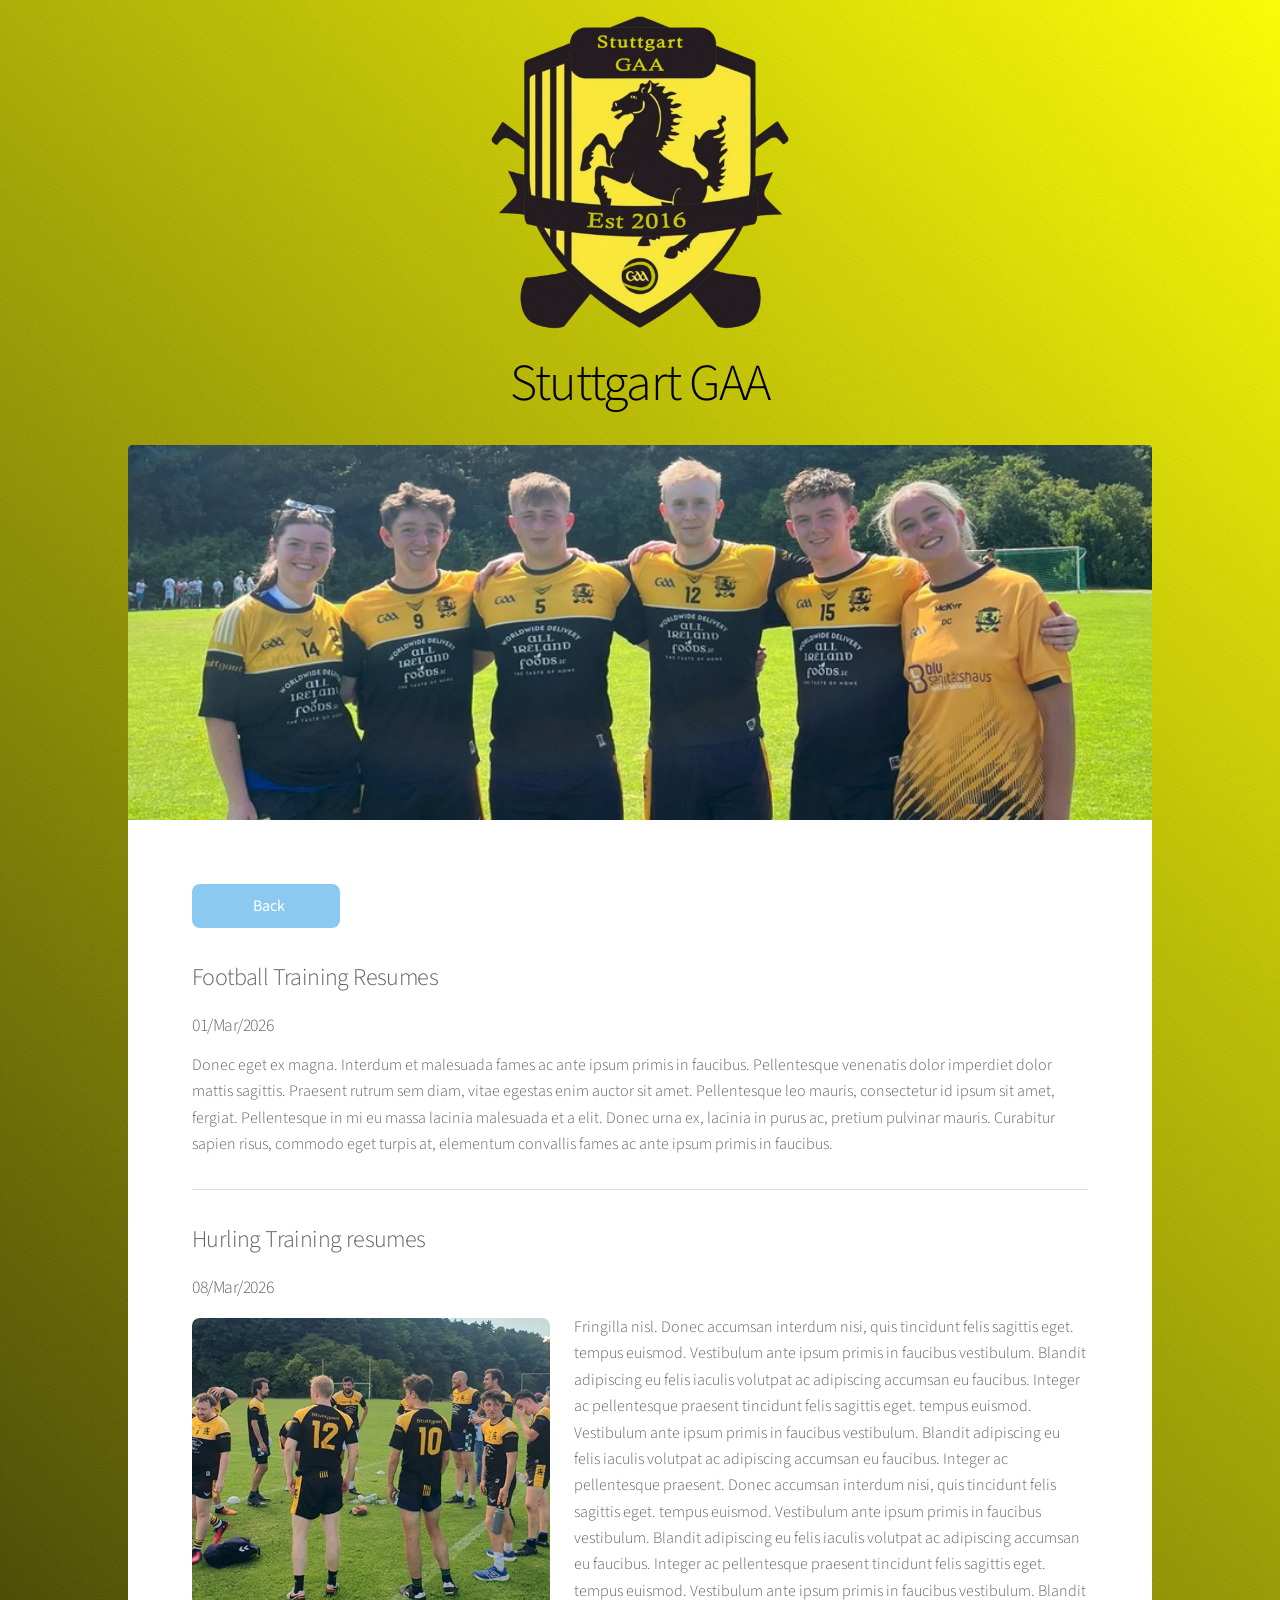
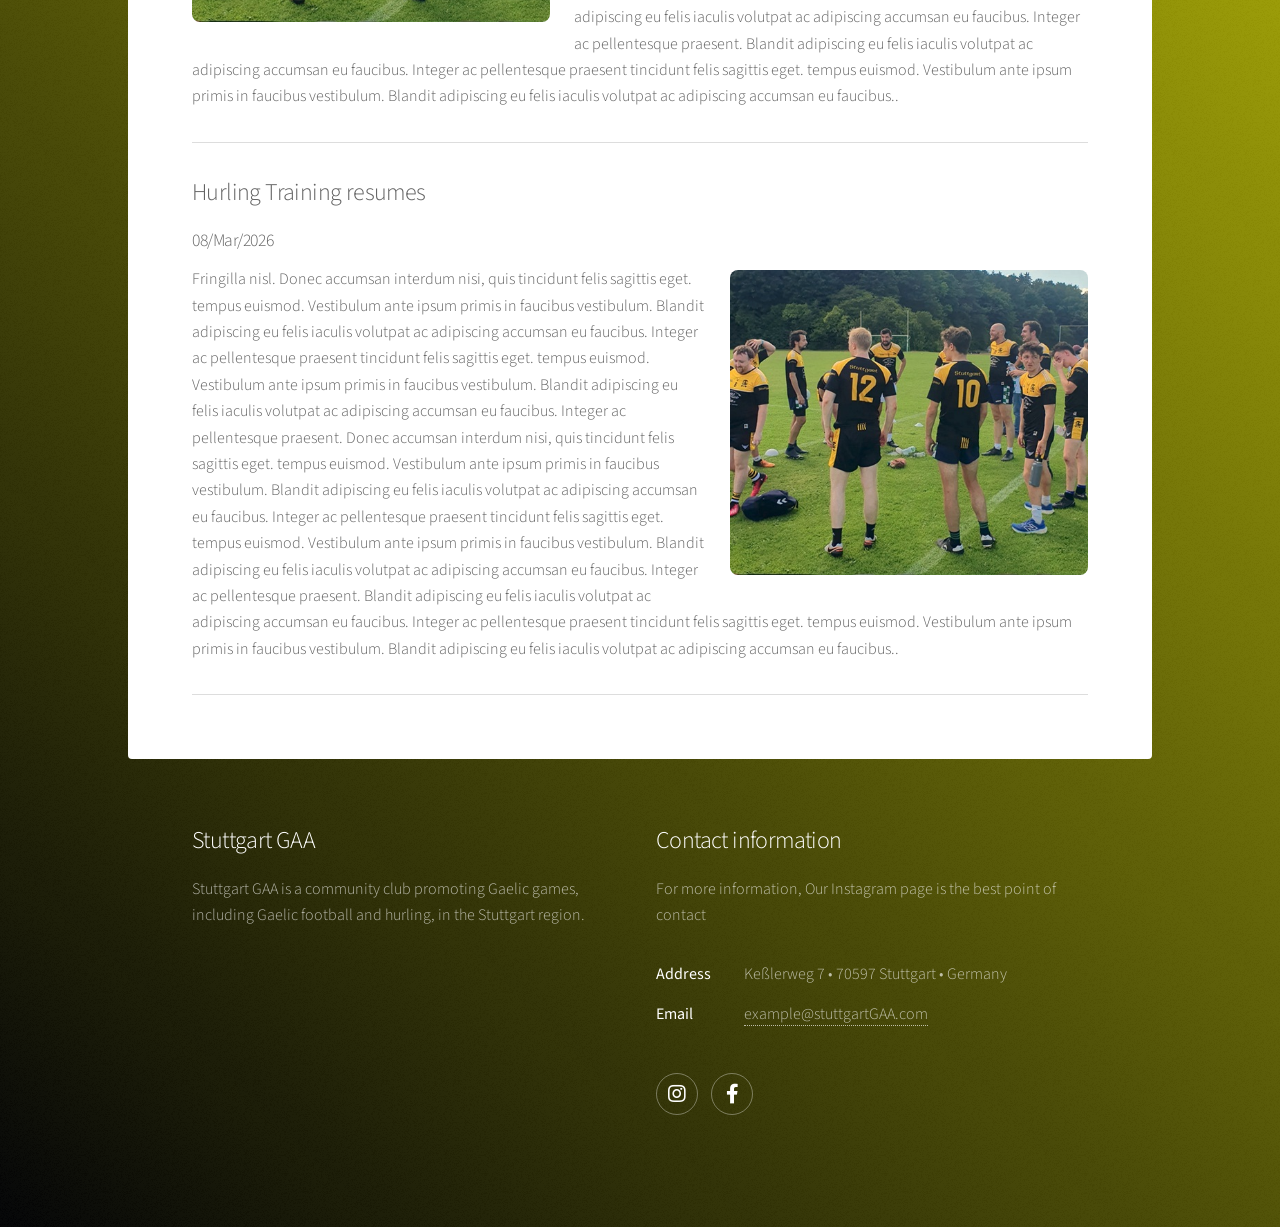
==== news.html @ efd0ddc0 "Initial Commit" ====
<!DOCTYPE HTML>
<!--
	Stellar by HTML5 UP
	html5up.net | @ajlkn
	Free for personal and commercial use under the CCA 3.0 license (html5up.net/license)
-->
<html>
	<head>
		<title>Generic - Stellar by HTML5 UP</title>
		<meta charset="utf-8" />
		<meta name="viewport" content="width=device-width, initial-scale=1, user-scalable=no" />
		<link rel="stylesheet" href="assets/css/main.css" />
		<noscript><link rel="stylesheet" href="assets/css/noscript.css" /></noscript>
	</head>
	<body class="is-preload">

		<!-- Wrapper -->
			<div id="wrapper">

				<!-- Header -->
					<header id="header" class="alt">
						<span class="logo"><img src="images/logo.png" alt="" /></span>
						<h1>Stuttgart GAA</h1>
						<!-- <p>Subtext Subtext Subtext Subtext </p> -->
					</header>

				<!-- Main -->
					<div id="main">

						<!-- Content -->
							<section id="content" class="main">
								
								<!-- Banner -->
								<span class="image main"><img src="images/pic04.jpg" alt="" /></span>
								
								<ul class="actions">
										<li><a href="index.html" class="button primary">&nbsp;&nbsp;Back</a></li>									
									</ul>

								<!-- Posts -->
								<h2>Football Training Resumes</h2>
								<h4>01/Mar/2026</h4>
								<p>Donec eget ex magna. Interdum et malesuada fames ac ante ipsum primis in faucibus. Pellentesque venenatis dolor imperdiet dolor mattis sagittis. Praesent rutrum sem diam, vitae egestas enim auctor sit amet. Pellentesque leo mauris, consectetur id ipsum sit amet, fergiat. Pellentesque in mi eu massa lacinia malesuada et a elit. Donec urna ex, lacinia in purus ac, pretium pulvinar mauris. Curabitur sapien risus, commodo eget turpis at, elementum convallis fames ac ante ipsum primis in faucibus.</p>
								<hr/>

								<h2>Hurling Training resumes</h2>
								<h4>08/Mar/2026</h4>
								<p>
									<span class="image left"><img src="images/pic05.jpg" alt="" /></span>
									Fringilla nisl. Donec accumsan interdum nisi, quis tincidunt felis sagittis eget. tempus euismod. Vestibulum ante ipsum primis in faucibus vestibulum. Blandit adipiscing eu felis iaculis volutpat ac adipiscing accumsan eu faucibus. Integer ac pellentesque praesent tincidunt felis sagittis eget. tempus euismod. Vestibulum ante ipsum primis in faucibus vestibulum. Blandit adipiscing eu felis iaculis volutpat ac adipiscing accumsan eu faucibus. Integer ac pellentesque praesent. Donec accumsan interdum nisi, quis tincidunt felis sagittis eget. tempus euismod. Vestibulum ante ipsum primis in faucibus vestibulum. Blandit adipiscing eu felis iaculis volutpat ac adipiscing accumsan eu faucibus. Integer ac pellentesque praesent tincidunt felis sagittis eget. tempus euismod. Vestibulum ante ipsum primis in faucibus vestibulum. Blandit adipiscing eu felis iaculis volutpat ac adipiscing accumsan eu faucibus. Integer ac pellentesque praesent. Blandit adipiscing eu felis iaculis volutpat ac adipiscing accumsan eu faucibus. Integer ac pellentesque praesent tincidunt felis sagittis eget. tempus euismod. Vestibulum ante ipsum primis in faucibus vestibulum. Blandit adipiscing eu felis iaculis volutpat ac adipiscing accumsan eu faucibus..
								</p>
								<hr/>

								<h2>Hurling Training resumes</h2>
								<h4>08/Mar/2026</h4>
								<p>
									<span class="image right"><img src="images/pic05.jpg" alt="" /></span>
									Fringilla nisl. Donec accumsan interdum nisi, quis tincidunt felis sagittis eget. tempus euismod. Vestibulum ante ipsum primis in faucibus vestibulum. Blandit adipiscing eu felis iaculis volutpat ac adipiscing accumsan eu faucibus. Integer ac pellentesque praesent tincidunt felis sagittis eget. tempus euismod. Vestibulum ante ipsum primis in faucibus vestibulum. Blandit adipiscing eu felis iaculis volutpat ac adipiscing accumsan eu faucibus. Integer ac pellentesque praesent. Donec accumsan interdum nisi, quis tincidunt felis sagittis eget. tempus euismod. Vestibulum ante ipsum primis in faucibus vestibulum. Blandit adipiscing eu felis iaculis volutpat ac adipiscing accumsan eu faucibus. Integer ac pellentesque praesent tincidunt felis sagittis eget. tempus euismod. Vestibulum ante ipsum primis in faucibus vestibulum. Blandit adipiscing eu felis iaculis volutpat ac adipiscing accumsan eu faucibus. Integer ac pellentesque praesent. Blandit adipiscing eu felis iaculis volutpat ac adipiscing accumsan eu faucibus. Integer ac pellentesque praesent tincidunt felis sagittis eget. tempus euismod. Vestibulum ante ipsum primis in faucibus vestibulum. Blandit adipiscing eu felis iaculis volutpat ac adipiscing accumsan eu faucibus..
								</p>
								<hr/>
								
							</section>

					</div>

					<!-- Footer -->
					<footer id="footer">
						<section>
							<h2 style="color: white;">Stuttgart GAA</h2>
							<p>Stuttgart GAA is a community club promoting Gaelic games, including Gaelic football and hurling, in the Stuttgart region.</p>
							<!-- <ul class="actions">
								<li><a href="generic.html" class="button">Learn More</a></li>
							</ul> -->
						</section>
						<section>
							<h2 style="color: white;">Contact information</h2>
							<p>For more information, Our Instagram page is the best point of contact</p>
							<dl class="alt">
								<dt>Address</dt>
								<dd>Keßlerweg 7 &bull; 70597 Stuttgart &bull; Germany</dd>
								<dt>Email</dt>
								<dd><a href="#">example@stuttgartGAA.com</a></dd>
							</dl>
							<ul class="icons">
								<li><a href="https://www.instagram.com/stuttgartgaa/" class="icon brands fa-instagram alt"><span class="label">Instagram</span></a></li>
								<li><a href="https://www.facebook.com/StuttgartGAA/" class="icon brands fa-facebook-f alt"><span class="label">Facebook</span></a></li>
							</ul>
						</section>
					</footer>

			</div>

		<!-- Scripts -->
			<script src="assets/js/jquery.min.js"></script>
			<script src="assets/js/jquery.scrollex.min.js"></script>
			<script src="assets/js/jquery.scrolly.min.js"></script>
			<script src="assets/js/browser.min.js"></script>
			<script src="assets/js/breakpoints.min.js"></script>
			<script src="assets/js/util.js"></script>
			<script src="assets/js/main.js"></script>

	</body>
</html>
---- assets/css/main.css ----
@import url(fontawesome-all.min.css);
@import 'https://fonts.googleapis.com/css?family=Source+Sans+Pro:300,400';

/*
	Stellar by HTML5 UP
	html5up.net | @ajlkn
	Free for personal and commercial use under the CCA 3.0 license (html5up.net/license)
*/

html, body, div, span, applet, object,
iframe, h1, h2, h3, h4, h5, h6, p, blockquote,
pre, a, abbr, acronym, address, big, cite,
code, del, dfn, em, img, ins, kbd, q, s, samp,
small, strike, strong, sub, sup, tt, var, b,
u, i, center, dl, dt, dd, ol, ul, li, fieldset,
form, label, legend, table, caption, tbody,
tfoot, thead, tr, th, td, article, aside,
canvas, details, embed, figure, figcaption,
footer, header, hgroup, menu, nav, output, ruby,
section, summary, time, mark, audio, video {
	margin: 0;
	padding: 0;
	border: 0;
	font-size: 100%;
	font: inherit;
	vertical-align: baseline;}


article, aside, details, figcaption, figure,
footer, header, hgroup, menu, nav, section {
	display: block;}

body {
	line-height: 1;
}

ol, ul {
	list-style: none;
}

blockquote, q {
	quotes: none;
}

	blockquote:before, blockquote:after, q:before, q:after {
		content: '';
		content: none;
	}

table {
	border-collapse: collapse;
	border-spacing: 0;
}

body {
	-webkit-text-size-adjust: none;
}

mark {
	background-color: transparent;
	color: inherit;
}

input::-moz-focus-inner {
	border: 0;
	padding: 0;
}

input, select, textarea {
	-moz-appearance: none;
	-webkit-appearance: none;
	-ms-appearance: none;
	appearance: none;
}

/* Basic */

	@-ms-viewport {
		width: device-width;
	}

	body {
		-ms-overflow-style: scrollbar;
	}

	@media screen and (max-width: 480px) {

		html, body {
			min-width: 320px;
		}

	}

	html {
		box-sizing: border-box;
	}

	*, *:before, *:after {
		box-sizing: inherit;
	}

	body {
		background-color: #ffff00;
		background-image: url("images/overlay.png"), -moz-linear-gradient(45deg, #000000 0%, #ffff00 100%);
		background-image: url("images/overlay.png"), -webkit-linear-gradient(45deg, #000000 0%, #ffff00 100%);
		background-image: url("images/overlay.png"), -ms-linear-gradient(45deg, #000000 0%, #ffff00 100%);
		background-image: url("images/overlay.png"), linear-gradient(45deg, #000000 0%, #ffff00 100%);
	}

		body.is-preload *, body.is-preload *:before, body.is-preload *:after {
			-moz-animation: none !important;
			-webkit-animation: none !important;
			-ms-animation: none !important;
			animation: none !important;
			-moz-transition: none !important;
			-webkit-transition: none !important;
			-ms-transition: none !important;
			transition: none !important;
		}

/* Type */

	body {
		background-color: #935d8c;
		color: rgba(255, 255, 255, 0.65);
	}

	body, input, select, textarea {
		font-family: "Source Sans Pro", Helvetica, sans-serif;
		font-size: 17pt;
		font-weight: 300;
		line-height: 1.65;
	}

		@media screen and (max-width: 1680px) {

			body, input, select, textarea {
				font-size: 14pt;
			}

		}

		@media screen and (max-width: 1280px) {

			body, input, select, textarea {
				font-size: 12pt;
			}

		}

		@media screen and (max-width: 360px) {

			body, input, select, textarea {
				font-size: 11pt;
			}

		}

	a {
		-moz-transition: color 0.2s ease, border-bottom 0.2s ease;
		-webkit-transition: color 0.2s ease, border-bottom 0.2s ease;
		-ms-transition: color 0.2s ease, border-bottom 0.2s ease;
		transition: color 0.2s ease, border-bottom 0.2s ease;
		text-decoration: none;
		border-bottom: dotted 1px;
		color: inherit;
	}

		a:hover {
			border-bottom-color: transparent;
		}

	strong, b {
		font-weight: 400;
	}

	em, i {
		font-style: italic;
	}

	p {
		margin: 0 0 2em 0;
	}

		p.content {
			-moz-columns: 20em 2;
			-webkit-columns: 20em 2;
			-ms-columns: 20em 2;
			columns: 20em 2;
			-moz-column-gap: 2em;
			-webkit-column-gap: 2em;
			-ms-column-gap: 2em;
			column-gap: 2em;
			text-align: justify;
		}

	h1, h2, h3, h4, h5, h6 {
		font-weight: 300;
		line-height: 1.5;
		margin: 0 0 0.7em 0;
		letter-spacing: -0.025em;
	}

		h1 a, h2 a, h3 a, h4 a, h5 a, h6 a {
			color: inherit;
			text-decoration: none;
		}

	h1 {
		font-size: 2.5em;
		line-height: 1.2;
	}

	h2 {
		font-size: 1.5em;
	}

	h3 {
		font-size: 1.25em;
	}

	h4 {
		font-size: 1.1em;
	}

	h5 {
		font-size: 0.9em;
	}

	h6 {
		font-size: 0.7em;
	}

	@media screen and (max-width: 736px) {

		h1 {
			font-size: 2em;
		}

	}

	sub {
		font-size: 0.8em;
		position: relative;
		top: 0.5em;
	}

	sup {
		font-size: 0.8em;
		position: relative;
		top: -0.5em;
	}

	blockquote {
		border-left: solid 4px;
		font-style: italic;
		margin: 0 0 2em 0;
		padding: 0.5em 0 0.5em 2em;
	}

	code {
		border-radius: 8px;
		border: solid 1px;
		font-family: "Courier New", monospace;
		font-size: 0.9em;
		margin: 0 0.25em;
		padding: 0.25em 0.65em;
	}

	pre {
		-webkit-overflow-scrolling: touch;
		font-family: "Courier New", monospace;
		font-size: 0.9em;
		margin: 0 0 2em 0;
	}

		pre code {
			display: block;
			line-height: 1.75;
			padding: 1em 1.5em;
			overflow-x: auto;
		}

	hr {
		border: 0;
		border-bottom: solid 1px;
		margin: 2em 0;
	}

		hr.major {
			margin: 3em 0;
		}

	.align-left {
		text-align: left;
	}

	.align-center {
		text-align: center;
	}

	.align-right {
		text-align: right;
	}

	input, select, textarea {
		color: #ffffff;
	}

	a:hover {
		color: #ffffff;
	}

	strong, b {
		color: #ffffff;
	}

	h1, h2, h3, h4, h5, h6 {
		color: #000000;
	}

	blockquote {
		border-left-color: rgba(255, 255, 255, 0.35);
	}

	code {
		background: rgba(255, 255, 255, 0.075);
		border-color: rgba(255, 255, 255, 0.35);
	}

	hr {
		border-bottom-color: rgba(255, 255, 255, 0.35);
	}

/* Row */

	.row {
		display: flex;
		flex-wrap: wrap;
		box-sizing: border-box;
		align-items: stretch;
	}

		.row > * {
			box-sizing: border-box;
		}

		.row.gtr-uniform > * > :last-child {
			margin-bottom: 0;
		}

		.row.aln-left {
			justify-content: flex-start;
		}

		.row.aln-center {
			justify-content: center;
		}

		.row.aln-right {
			justify-content: flex-end;
		}

		.row.aln-top {
			align-items: flex-start;
		}

		.row.aln-middle {
			align-items: center;
		}

		.row.aln-bottom {
			align-items: flex-end;
		}

		.row > .imp {
			order: -1;
		}

		.row > .col-1 {
			width: 8.33333%;
		}

		.row > .off-1 {
			margin-left: 8.33333%;
		}

		.row > .col-2 {
			width: 16.66667%;
		}

		.row > .off-2 {
			margin-left: 16.66667%;
		}

		.row > .col-3 {
			width: 25%;
		}

		.row > .off-3 {
			margin-left: 25%;
		}

		.row > .col-4 {
			width: 33.33333%;
		}

		.row > .off-4 {
			margin-left: 33.33333%;
		}

		.row > .col-5 {
			width: 41.66667%;
		}

		.row > .off-5 {
			margin-left: 41.66667%;
		}

		.row > .col-6 {
			width: 50%;
		}

		.row > .off-6 {
			margin-left: 50%;
		}

		.row > .col-7 {
			width: 58.33333%;
		}

		.row > .off-7 {
			margin-left: 58.33333%;
		}

		.row > .col-8 {
			width: 66.66667%;
		}

		.row > .off-8 {
			margin-left: 66.66667%;
		}

		.row > .col-9 {
			width: 75%;
		}

		.row > .off-9 {
			margin-left: 75%;
		}

		.row > .col-10 {
			width: 83.33333%;
		}

		.row > .off-10 {
			margin-left: 83.33333%;
		}

		.row > .col-11 {
			width: 91.66667%;
		}

		.row > .off-11 {
			margin-left: 91.66667%;
		}

		.row > .col-12 {
			width: 100%;
		}

		.row > .off-12 {
			margin-left: 100%;
		}

		.row.gtr-0 {
			margin-top: 0;
			margin-left: 0em;
		}

			.row.gtr-0 > * {
				padding: 0 0 0 0em;
			}

			.row.gtr-0.gtr-uniform {
				margin-top: 0em;
			}

				.row.gtr-0.gtr-uniform > * {
					padding-top: 0em;
				}

		.row.gtr-25 {
			margin-top: 0;
			margin-left: -0.375em;
		}

			.row.gtr-25 > * {
				padding: 0 0 0 0.375em;
			}

			.row.gtr-25.gtr-uniform {
				margin-top: -0.375em;
			}

				.row.gtr-25.gtr-uniform > * {
					padding-top: 0.375em;
				}

		.row.gtr-50 {
			margin-top: 0;
			margin-left: -0.75em;
		}

			.row.gtr-50 > * {
				padding: 0 0 0 0.75em;
			}

			.row.gtr-50.gtr-uniform {
				margin-top: -0.75em;
			}

				.row.gtr-50.gtr-uniform > * {
					padding-top: 0.75em;
				}

		.row {
			margin-top: 0;
			margin-left: -1.5em;
		}

			.row > * {
				padding: 0 0 0 1.5em;
			}

			.row.gtr-uniform {
				margin-top: -1.5em;
			}

				.row.gtr-uniform > * {
					padding-top: 1.5em;
				}

		.row.gtr-150 {
			margin-top: 0;
			margin-left: -2.25em;
		}

			.row.gtr-150 > * {
				padding: 0 0 0 2.25em;
			}

			.row.gtr-150.gtr-uniform {
				margin-top: -2.25em;
			}

				.row.gtr-150.gtr-uniform > * {
					padding-top: 2.25em;
				}

		.row.gtr-200 {
			margin-top: 0;
			margin-left: -3em;
		}

			.row.gtr-200 > * {
				padding: 0 0 0 3em;
			}

			.row.gtr-200.gtr-uniform {
				margin-top: -3em;
			}

				.row.gtr-200.gtr-uniform > * {
					padding-top: 3em;
				}

		@media screen and (max-width: 1680px) {

			.row {
				display: flex;
				flex-wrap: wrap;
				box-sizing: border-box;
				align-items: stretch;
			}

				.row > * {
					box-sizing: border-box;
				}

				.row.gtr-uniform > * > :last-child {
					margin-bottom: 0;
				}

				.row.aln-left {
					justify-content: flex-start;
				}

				.row.aln-center {
					justify-content: center;
				}

				.row.aln-right {
					justify-content: flex-end;
				}

				.row.aln-top {
					align-items: flex-start;
				}

				.row.aln-middle {
					align-items: center;
				}

				.row.aln-bottom {
					align-items: flex-end;
				}

				.row > .imp-xlarge {
					order: -1;
				}

				.row > .col-1-xlarge {
					width: 8.33333%;
				}

				.row > .off-1-xlarge {
					margin-left: 8.33333%;
				}

				.row > .col-2-xlarge {
					width: 16.66667%;
				}

				.row > .off-2-xlarge {
					margin-left: 16.66667%;
				}

				.row > .col-3-xlarge {
					width: 25%;
				}

				.row > .off-3-xlarge {
					margin-left: 25%;
				}

				.row > .col-4-xlarge {
					width: 33.33333%;
				}

				.row > .off-4-xlarge {
					margin-left: 33.33333%;
				}

				.row > .col-5-xlarge {
					width: 41.66667%;
				}

				.row > .off-5-xlarge {
					margin-left: 41.66667%;
				}

				.row > .col-6-xlarge {
					width: 50%;
				}

				.row > .off-6-xlarge {
					margin-left: 50%;
				}

				.row > .col-7-xlarge {
					width: 58.33333%;
				}

				.row > .off-7-xlarge {
					margin-left: 58.33333%;
				}

				.row > .col-8-xlarge {
					width: 66.66667%;
				}

				.row > .off-8-xlarge {
					margin-left: 66.66667%;
				}

				.row > .col-9-xlarge {
					width: 75%;
				}

				.row > .off-9-xlarge {
					margin-left: 75%;
				}

				.row > .col-10-xlarge {
					width: 83.33333%;
				}

				.row > .off-10-xlarge {
					margin-left: 83.33333%;
				}

				.row > .col-11-xlarge {
					width: 91.66667%;
				}

				.row > .off-11-xlarge {
					margin-left: 91.66667%;
				}

				.row > .col-12-xlarge {
					width: 100%;
				}

				.row > .off-12-xlarge {
					margin-left: 100%;
				}

				.row.gtr-0 {
					margin-top: 0;
					margin-left: 0em;
				}

					.row.gtr-0 > * {
						padding: 0 0 0 0em;
					}

					.row.gtr-0.gtr-uniform {
						margin-top: 0em;
					}

						.row.gtr-0.gtr-uniform > * {
							padding-top: 0em;
						}

				.row.gtr-25 {
					margin-top: 0;
					margin-left: -0.375em;
				}

					.row.gtr-25 > * {
						padding: 0 0 0 0.375em;
					}

					.row.gtr-25.gtr-uniform {
						margin-top: -0.375em;
					}

						.row.gtr-25.gtr-uniform > * {
							padding-top: 0.375em;
						}

				.row.gtr-50 {
					margin-top: 0;
					margin-left: -0.75em;
				}

					.row.gtr-50 > * {
						padding: 0 0 0 0.75em;
					}

					.row.gtr-50.gtr-uniform {
						margin-top: -0.75em;
					}

						.row.gtr-50.gtr-uniform > * {
							padding-top: 0.75em;
						}

				.row {
					margin-top: 0;
					margin-left: -1.5em;
				}

					.row > * {
						padding: 0 0 0 1.5em;
					}

					.row.gtr-uniform {
						margin-top: -1.5em;
					}

						.row.gtr-uniform > * {
							padding-top: 1.5em;
						}

				.row.gtr-150 {
					margin-top: 0;
					margin-left: -2.25em;
				}

					.row.gtr-150 > * {
						padding: 0 0 0 2.25em;
					}

					.row.gtr-150.gtr-uniform {
						margin-top: -2.25em;
					}

						.row.gtr-150.gtr-uniform > * {
							padding-top: 2.25em;
						}

				.row.gtr-200 {
					margin-top: 0;
					margin-left: -3em;
				}

					.row.gtr-200 > * {
						padding: 0 0 0 3em;
					}

					.row.gtr-200.gtr-uniform {
						margin-top: -3em;
					}

						.row.gtr-200.gtr-uniform > * {
							padding-top: 3em;
						}

		}

		@media screen and (max-width: 1280px) {

			.row {
				display: flex;
				flex-wrap: wrap;
				box-sizing: border-box;
				align-items: stretch;
			}

				.row > * {
					box-sizing: border-box;
				}

				.row.gtr-uniform > * > :last-child {
					margin-bottom: 0;
				}

				.row.aln-left {
					justify-content: flex-start;
				}

				.row.aln-center {
					justify-content: center;
				}

				.row.aln-right {
					justify-content: flex-end;
				}

				.row.aln-top {
					align-items: flex-start;
				}

				.row.aln-middle {
					align-items: center;
				}

				.row.aln-bottom {
					align-items: flex-end;
				}

				.row > .imp-large {
					order: -1;
				}

				.row > .col-1-large {
					width: 8.33333%;
				}

				.row > .off-1-large {
					margin-left: 8.33333%;
				}

				.row > .col-2-large {
					width: 16.66667%;
				}

				.row > .off-2-large {
					margin-left: 16.66667%;
				}

				.row > .col-3-large {
					width: 25%;
				}

				.row > .off-3-large {
					margin-left: 25%;
				}

				.row > .col-4-large {
					width: 33.33333%;
				}

				.row > .off-4-large {
					margin-left: 33.33333%;
				}

				.row > .col-5-large {
					width: 41.66667%;
				}

				.row > .off-5-large {
					margin-left: 41.66667%;
				}

				.row > .col-6-large {
					width: 50%;
				}

				.row > .off-6-large {
					margin-left: 50%;
				}

				.row > .col-7-large {
					width: 58.33333%;
				}

				.row > .off-7-large {
					margin-left: 58.33333%;
				}

				.row > .col-8-large {
					width: 66.66667%;
				}

				.row > .off-8-large {
					margin-left: 66.66667%;
				}

				.row > .col-9-large {
					width: 75%;
				}

				.row > .off-9-large {
					margin-left: 75%;
				}

				.row > .col-10-large {
					width: 83.33333%;
				}

				.row > .off-10-large {
					margin-left: 83.33333%;
				}

				.row > .col-11-large {
					width: 91.66667%;
				}

				.row > .off-11-large {
					margin-left: 91.66667%;
				}

				.row > .col-12-large {
					width: 100%;
				}

				.row > .off-12-large {
					margin-left: 100%;
				}

				.row.gtr-0 {
					margin-top: 0;
					margin-left: 0em;
				}

					.row.gtr-0 > * {
						padding: 0 0 0 0em;
					}

					.row.gtr-0.gtr-uniform {
						margin-top: 0em;
					}

						.row.gtr-0.gtr-uniform > * {
							padding-top: 0em;
						}

				.row.gtr-25 {
					margin-top: 0;
					margin-left: -0.375em;
				}

					.row.gtr-25 > * {
						padding: 0 0 0 0.375em;
					}

					.row.gtr-25.gtr-uniform {
						margin-top: -0.375em;
					}

						.row.gtr-25.gtr-uniform > * {
							padding-top: 0.375em;
						}

				.row.gtr-50 {
					margin-top: 0;
					margin-left: -0.75em;
				}

					.row.gtr-50 > * {
						padding: 0 0 0 0.75em;
					}

					.row.gtr-50.gtr-uniform {
						margin-top: -0.75em;
					}

						.row.gtr-50.gtr-uniform > * {
							padding-top: 0.75em;
						}

				.row {
					margin-top: 0;
					margin-left: -1.5em;
				}

					.row > * {
						padding: 0 0 0 1.5em;
					}

					.row.gtr-uniform {
						margin-top: -1.5em;
					}

						.row.gtr-uniform > * {
							padding-top: 1.5em;
						}

				.row.gtr-150 {
					margin-top: 0;
					margin-left: -2.25em;
				}

					.row.gtr-150 > * {
						padding: 0 0 0 2.25em;
					}

					.row.gtr-150.gtr-uniform {
						margin-top: -2.25em;
					}

						.row.gtr-150.gtr-uniform > * {
							padding-top: 2.25em;
						}

				.row.gtr-200 {
					margin-top: 0;
					margin-left: -3em;
				}

					.row.gtr-200 > * {
						padding: 0 0 0 3em;
					}

					.row.gtr-200.gtr-uniform {
						margin-top: -3em;
					}

						.row.gtr-200.gtr-uniform > * {
							padding-top: 3em;
						}

		}

		@media screen and (max-width: 980px) {

			.row {
				display: flex;
				flex-wrap: wrap;
				box-sizing: border-box;
				align-items: stretch;
			}

				.row > * {
					box-sizing: border-box;
				}

				.row.gtr-uniform > * > :last-child {
					margin-bottom: 0;
				}

				.row.aln-left {
					justify-content: flex-start;
				}

				.row.aln-center {
					justify-content: center;
				}

				.row.aln-right {
					justify-content: flex-end;
				}

				.row.aln-top {
					align-items: flex-start;
				}

				.row.aln-middle {
					align-items: center;
				}

				.row.aln-bottom {
					align-items: flex-end;
				}

				.row > .imp-medium {
					order: -1;
				}

				.row > .col-1-medium {
					width: 8.33333%;
				}

				.row > .off-1-medium {
					margin-left: 8.33333%;
				}

				.row > .col-2-medium {
					width: 16.66667%;
				}

				.row > .off-2-medium {
					margin-left: 16.66667%;
				}

				.row > .col-3-medium {
					width: 25%;
				}

				.row > .off-3-medium {
					margin-left: 25%;
				}

				.row > .col-4-medium {
					width: 33.33333%;
				}

				.row > .off-4-medium {
					margin-left: 33.33333%;
				}

				.row > .col-5-medium {
					width: 41.66667%;
				}

				.row > .off-5-medium {
					margin-left: 41.66667%;
				}

				.row > .col-6-medium {
					width: 50%;
				}

				.row > .off-6-medium {
					margin-left: 50%;
				}

				.row > .col-7-medium {
					width: 58.33333%;
				}

				.row > .off-7-medium {
					margin-left: 58.33333%;
				}

				.row > .col-8-medium {
					width: 66.66667%;
				}

				.row > .off-8-medium {
					margin-left: 66.66667%;
				}

				.row > .col-9-medium {
					width: 75%;
				}

				.row > .off-9-medium {
					margin-left: 75%;
				}

				.row > .col-10-medium {
					width: 83.33333%;
				}

				.row > .off-10-medium {
					margin-left: 83.33333%;
				}

				.row > .col-11-medium {
					width: 91.66667%;
				}

				.row > .off-11-medium {
					margin-left: 91.66667%;
				}

				.row > .col-12-medium {
					width: 100%;
				}

				.row > .off-12-medium {
					margin-left: 100%;
				}

				.row.gtr-0 {
					margin-top: 0;
					margin-left: 0em;
				}

					.row.gtr-0 > * {
						padding: 0 0 0 0em;
					}

					.row.gtr-0.gtr-uniform {
						margin-top: 0em;
					}

						.row.gtr-0.gtr-uniform > * {
							padding-top: 0em;
						}

				.row.gtr-25 {
					margin-top: 0;
					margin-left: -0.375em;
				}

					.row.gtr-25 > * {
						padding: 0 0 0 0.375em;
					}

					.row.gtr-25.gtr-uniform {
						margin-top: -0.375em;
					}

						.row.gtr-25.gtr-uniform > * {
							padding-top: 0.375em;
						}

				.row.gtr-50 {
					margin-top: 0;
					margin-left: -0.75em;
				}

					.row.gtr-50 > * {
						padding: 0 0 0 0.75em;
					}

					.row.gtr-50.gtr-uniform {
						margin-top: -0.75em;
					}

						.row.gtr-50.gtr-uniform > * {
							padding-top: 0.75em;
						}

				.row {
					margin-top: 0;
					margin-left: -1.5em;
				}

					.row > * {
						padding: 0 0 0 1.5em;
					}

					.row.gtr-uniform {
						margin-top: -1.5em;
					}

						.row.gtr-uniform > * {
							padding-top: 1.5em;
						}

				.row.gtr-150 {
					margin-top: 0;
					margin-left: -2.25em;
				}

					.row.gtr-150 > * {
						padding: 0 0 0 2.25em;
					}

					.row.gtr-150.gtr-uniform {
						margin-top: -2.25em;
					}

						.row.gtr-150.gtr-uniform > * {
							padding-top: 2.25em;
						}

				.row.gtr-200 {
					margin-top: 0;
					margin-left: -3em;
				}

					.row.gtr-200 > * {
						padding: 0 0 0 3em;
					}

					.row.gtr-200.gtr-uniform {
						margin-top: -3em;
					}

						.row.gtr-200.gtr-uniform > * {
							padding-top: 3em;
						}

		}

		@media screen and (max-width: 736px) {

			.row {
				display: flex;
				flex-wrap: wrap;
				box-sizing: border-box;
				align-items: stretch;
			}

				.row > * {
					box-sizing: border-box;
				}

				.row.gtr-uniform > * > :last-child {
					margin-bottom: 0;
				}

				.row.aln-left {
					justify-content: flex-start;
				}

				.row.aln-center {
					justify-content: center;
				}

				.row.aln-right {
					justify-content: flex-end;
				}

				.row.aln-top {
					align-items: flex-start;
				}

				.row.aln-middle {
					align-items: center;
				}

				.row.aln-bottom {
					align-items: flex-end;
				}

				.row > .imp-small {
					order: -1;
				}

				.row > .col-1-small {
					width: 8.33333%;
				}

				.row > .off-1-small {
					margin-left: 8.33333%;
				}

				.row > .col-2-small {
					width: 16.66667%;
				}

				.row > .off-2-small {
					margin-left: 16.66667%;
				}

				.row > .col-3-small {
					width: 25%;
				}

				.row > .off-3-small {
					margin-left: 25%;
				}

				.row > .col-4-small {
					width: 33.33333%;
				}

				.row > .off-4-small {
					margin-left: 33.33333%;
				}

				.row > .col-5-small {
					width: 41.66667%;
				}

				.row > .off-5-small {
					margin-left: 41.66667%;
				}

				.row > .col-6-small {
					width: 50%;
				}

				.row > .off-6-small {
					margin-left: 50%;
				}

				.row > .col-7-small {
					width: 58.33333%;
				}

				.row > .off-7-small {
					margin-left: 58.33333%;
				}

				.row > .col-8-small {
					width: 66.66667%;
				}

				.row > .off-8-small {
					margin-left: 66.66667%;
				}

				.row > .col-9-small {
					width: 75%;
				}

				.row > .off-9-small {
					margin-left: 75%;
				}

				.row > .col-10-small {
					width: 83.33333%;
				}

				.row > .off-10-small {
					margin-left: 83.33333%;
				}

				.row > .col-11-small {
					width: 91.66667%;
				}

				.row > .off-11-small {
					margin-left: 91.66667%;
				}

				.row > .col-12-small {
					width: 100%;
				}

				.row > .off-12-small {
					margin-left: 100%;
				}

				.row.gtr-0 {
					margin-top: 0;
					margin-left: 0em;
				}

					.row.gtr-0 > * {
						padding: 0 0 0 0em;
					}

					.row.gtr-0.gtr-uniform {
						margin-top: 0em;
					}

						.row.gtr-0.gtr-uniform > * {
							padding-top: 0em;
						}

				.row.gtr-25 {
					margin-top: 0;
					margin-left: -0.25em;
				}

					.row.gtr-25 > * {
						padding: 0 0 0 0.25em;
					}

					.row.gtr-25.gtr-uniform {
						margin-top: -0.25em;
					}

						.row.gtr-25.gtr-uniform > * {
							padding-top: 0.25em;
						}

				.row.gtr-50 {
					margin-top: 0;
					margin-left: -0.5em;
				}

					.row.gtr-50 > * {
						padding: 0 0 0 0.5em;
					}

					.row.gtr-50.gtr-uniform {
						margin-top: -0.5em;
					}

						.row.gtr-50.gtr-uniform > * {
							padding-top: 0.5em;
						}

				.row {
					margin-top: 0;
					margin-left: -1em;
				}

					.row > * {
						padding: 0 0 0 1em;
					}

					.row.gtr-uniform {
						margin-top: -1em;
					}

						.row.gtr-uniform > * {
							padding-top: 1em;
						}

				.row.gtr-150 {
					margin-top: 0;
					margin-left: -1.5em;
				}

					.row.gtr-150 > * {
						padding: 0 0 0 1.5em;
					}

					.row.gtr-150.gtr-uniform {
						margin-top: -1.5em;
					}

						.row.gtr-150.gtr-uniform > * {
							padding-top: 1.5em;
						}

				.row.gtr-200 {
					margin-top: 0;
					margin-left: -2em;
				}

					.row.gtr-200 > * {
						padding: 0 0 0 2em;
					}

					.row.gtr-200.gtr-uniform {
						margin-top: -2em;
					}

						.row.gtr-200.gtr-uniform > * {
							padding-top: 2em;
						}

		}

		@media screen and (max-width: 480px) {

			.row {
				display: flex;
				flex-wrap: wrap;
				box-sizing: border-box;
				align-items: stretch;
			}

				.row > * {
					box-sizing: border-box;
				}

				.row.gtr-uniform > * > :last-child {
					margin-bottom: 0;
				}

				.row.aln-left {
					justify-content: flex-start;
				}

				.row.aln-center {
					justify-content: center;
				}

				.row.aln-right {
					justify-content: flex-end;
				}

				.row.aln-top {
					align-items: flex-start;
				}

				.row.aln-middle {
					align-items: center;
				}

				.row.aln-bottom {
					align-items: flex-end;
				}

				.row > .imp-xsmall {
					order: -1;
				}

				.row > .col-1-xsmall {
					width: 8.33333%;
				}

				.row > .off-1-xsmall {
					margin-left: 8.33333%;
				}

				.row > .col-2-xsmall {
					width: 16.66667%;
				}

				.row > .off-2-xsmall {
					margin-left: 16.66667%;
				}

				.row > .col-3-xsmall {
					width: 25%;
				}

				.row > .off-3-xsmall {
					margin-left: 25%;
				}

				.row > .col-4-xsmall {
					width: 33.33333%;
				}

				.row > .off-4-xsmall {
					margin-left: 33.33333%;
				}

				.row > .col-5-xsmall {
					width: 41.66667%;
				}

				.row > .off-5-xsmall {
					margin-left: 41.66667%;
				}

				.row > .col-6-xsmall {
					width: 50%;
				}

				.row > .off-6-xsmall {
					margin-left: 50%;
				}

				.row > .col-7-xsmall {
					width: 58.33333%;
				}

				.row > .off-7-xsmall {
					margin-left: 58.33333%;
				}

				.row > .col-8-xsmall {
					width: 66.66667%;
				}

				.row > .off-8-xsmall {
					margin-left: 66.66667%;
				}

				.row > .col-9-xsmall {
					width: 75%;
				}

				.row > .off-9-xsmall {
					margin-left: 75%;
				}

				.row > .col-10-xsmall {
					width: 83.33333%;
				}

				.row > .off-10-xsmall {
					margin-left: 83.33333%;
				}

				.row > .col-11-xsmall {
					width: 91.66667%;
				}

				.row > .off-11-xsmall {
					margin-left: 91.66667%;
				}

				.row > .col-12-xsmall {
					width: 100%;
				}

				.row > .off-12-xsmall {
					margin-left: 100%;
				}

				.row.gtr-0 {
					margin-top: 0;
					margin-left: 0em;
				}

					.row.gtr-0 > * {
						padding: 0 0 0 0em;
					}

					.row.gtr-0.gtr-uniform {
						margin-top: 0em;
					}

						.row.gtr-0.gtr-uniform > * {
							padding-top: 0em;
						}

				.row.gtr-25 {
					margin-top: 0;
					margin-left: -0.3125em;
				}

					.row.gtr-25 > * {
						padding: 0 0 0 0.3125em;
					}

					.row.gtr-25.gtr-uniform {
						margin-top: -0.3125em;
					}

						.row.gtr-25.gtr-uniform > * {
							padding-top: 0.3125em;
						}

				.row.gtr-50 {
					margin-top: 0;
					margin-left: -0.625em;
				}

					.row.gtr-50 > * {
						padding: 0 0 0 0.625em;
					}

					.row.gtr-50.gtr-uniform {
						margin-top: -0.625em;
					}

						.row.gtr-50.gtr-uniform > * {
							padding-top: 0.625em;
						}

				.row {
					margin-top: 0;
					margin-left: -1.25em;
				}

					.row > * {
						padding: 0 0 0 1.25em;
					}

					.row.gtr-uniform {
						margin-top: -1.25em;
					}

						.row.gtr-uniform > * {
							padding-top: 1.25em;
						}

				.row.gtr-150 {
					margin-top: 0;
					margin-left: -1.875em;
				}

					.row.gtr-150 > * {
						padding: 0 0 0 1.875em;
					}

					.row.gtr-150.gtr-uniform {
						margin-top: -1.875em;
					}

						.row.gtr-150.gtr-uniform > * {
							padding-top: 1.875em;
						}

				.row.gtr-200 {
					margin-top: 0;
					margin-left: -2.5em;
				}

					.row.gtr-200 > * {
						padding: 0 0 0 2.5em;
					}

					.row.gtr-200.gtr-uniform {
						margin-top: -2.5em;
					}

						.row.gtr-200.gtr-uniform > * {
							padding-top: 2.5em;
						}

		}

/* Box */

	.box {
		border-radius: 8px;
		border: solid;
		margin-bottom: 2em;
		padding: 1.5em;
	}

		.box > :last-child,
		.box > :last-child > :last-child,
		.box > :last-child > :last-child > :last-child {
			margin-bottom: 0;
		}

		.box.alt {
			border: 0;
			border-radius: 0;
			padding: 0;
		}

	.box {
		border-color: rgba(255, 255, 255, 0.35);
	}

/* Button */

	input[type="submit"],
	input[type="reset"],
	input[type="button"],
	button,
	.button {
		-moz-appearance: none;
		-webkit-appearance: none;
		-ms-appearance: none;
		appearance: none;
		-moz-transition: background-color 0.2s ease-in-out, color 0.2s ease-in-out;
		-webkit-transition: background-color 0.2s ease-in-out, color 0.2s ease-in-out;
		-ms-transition: background-color 0.2s ease-in-out, color 0.2s ease-in-out;
		transition: background-color 0.2s ease-in-out, color 0.2s ease-in-out;
		border-radius: 8px;
		border: 0;
		cursor: pointer;
		display: inline-block;
		font-weight: 300;
		height: 2.75em;
		line-height: 2.75em;
		min-width: 9.25em;
		padding: 0 1.5em;
		text-align: center;
		text-decoration: none;
		white-space: nowrap;
	}

		input[type="submit"].icon,
		input[type="reset"].icon,
		input[type="button"].icon,
		button.icon,
		.button.icon {
			padding-left: 1.35em;
		}

			input[type="submit"].icon:before,
			input[type="reset"].icon:before,
			input[type="button"].icon:before,
			button.icon:before,
			.button.icon:before {
				margin-right: 0.5em;
			}

		input[type="submit"].fit,
		input[type="reset"].fit,
		input[type="button"].fit,
		button.fit,
		.button.fit {
			width: 100%;
		}

		input[type="submit"].small,
		input[type="reset"].small,
		input[type="button"].small,
		button.small,
		.button.small {
			font-size: 0.8em;
		}

		input[type="submit"].large,
		input[type="reset"].large,
		input[type="button"].large,
		button.large,
		.button.large {
			font-size: 1.35em;
		}

		input[type="submit"].disabled, input[type="submit"]:disabled,
		input[type="reset"].disabled,
		input[type="reset"]:disabled,
		input[type="button"].disabled,
		input[type="button"]:disabled,
		button.disabled,
		button:disabled,
		.button.disabled,
		.button:disabled {
			pointer-events: none;
			opacity: 0.25;
		}

		@media screen and (max-width: 736px) {

			input[type="submit"],
			input[type="reset"],
			input[type="button"],
			button,
			.button {
				min-width: 0;
			}

		}

	input[type="submit"],
	input[type="reset"],
	input[type="button"],
	button,
	.button {
		background-color: transparent;
		box-shadow: inset 0 0 0 1px rgba(255, 255, 255, 0.35);
		color: #ffffff !important;
	}

		input[type="submit"]:hover,
		input[type="reset"]:hover,
		input[type="button"]:hover,
		button:hover,
		.button:hover {
			background-color: rgba(255, 255, 255, 0.075);
		}

		input[type="submit"]:active,
		input[type="reset"]:active,
		input[type="button"]:active,
		button:active,
		.button:active {
			background-color: rgba(255, 255, 255, 0.2);
		}

		input[type="submit"].icon:before,
		input[type="reset"].icon:before,
		input[type="button"].icon:before,
		button.icon:before,
		.button.icon:before {
			color: rgba(255, 255, 255, 0.5);
		}

		input[type="submit"].primary,
		input[type="reset"].primary,
		input[type="button"].primary,
		button.primary,
		.button.primary {
			background-color: #8cc9f0;
			color: #ffffff !important;
			box-shadow: none;
			font-weight: bolder;
		}

			input[type="submit"].primary:hover,
			input[type="reset"].primary:hover,
			input[type="button"].primary:hover,
			button.primary:hover,
			.button.primary:hover {
				background-color: #65b4e9;
			}

			input[type="submit"].primary:active,
			input[type="reset"].primary:active,
			input[type="button"].primary:active,
			button.primary:active,
			.button.primary:active {
				background-color: #7ec3ee;
			}

			input[type="submit"].primary.icon:before,
			input[type="reset"].primary.icon:before,
			input[type="button"].primary.icon:before,
			button.primary.icon:before,
			.button.primary.icon:before {
				color: #ffffff !important;
			}

/* Form */

	form {
		margin: 0 0 2em 0;
	}

	label {
		display: block;
		font-size: 0.9em;
		font-weight: 400;
		margin: 0 0 1em 0;
	}

	input[type="text"],
	input[type="password"],
	input[type="email"],
	select,
	textarea {
		-moz-appearance: none;
		-webkit-appearance: none;
		-ms-appearance: none;
		appearance: none;
		border-radius: 8px;
		border: solid 1px;
		color: inherit;
		display: block;
		outline: 0;
		padding: 0 1em;
		text-decoration: none;
		width: 100%;
	}

		input[type="text"]:invalid,
		input[type="password"]:invalid,
		input[type="email"]:invalid,
		select:invalid,
		textarea:invalid {
			box-shadow: none;
		}

	select {
		background-size: 1.25rem;
		background-repeat: no-repeat;
		background-position: calc(100% - 1rem) center;
		height: 2.75em;
		padding-right: 2.75em;
		text-overflow: ellipsis;
	}

		select:focus::-ms-value {
			background-color: transparent;
		}

		select::-ms-expand {
			display: none;
		}

	input[type="text"],
	input[type="password"],
	input[type="email"],
	select {
		height: 2.75em;
	}

	textarea {
		padding: 0.75em 1em;
	}

	input[type="checkbox"],
	input[type="radio"] {
		-moz-appearance: none;
		-webkit-appearance: none;
		-ms-appearance: none;
		appearance: none;
		display: block;
		float: left;
		margin-right: -2em;
		opacity: 0;
		width: 1em;
		z-index: -1;
	}

		input[type="checkbox"] + label,
		input[type="radio"] + label {
			text-decoration: none;
			cursor: pointer;
			display: inline-block;
			font-size: 1em;
			font-weight: 300;
			padding-left: 2.4em;
			padding-right: 0.75em;
			position: relative;
		}

			input[type="checkbox"] + label:before,
			input[type="radio"] + label:before {
				-moz-osx-font-smoothing: grayscale;
				-webkit-font-smoothing: antialiased;
				display: inline-block;
				font-style: normal;
				font-variant: normal;
				text-rendering: auto;
				line-height: 1;
				text-transform: none !important;
				font-family: 'Font Awesome 5 Free';
				font-weight: 900;
			}

			input[type="checkbox"] + label:before,
			input[type="radio"] + label:before {
				border-radius: 8px;
				border: solid 1px;
				content: '';
				display: inline-block;
				font-size: 0.8em;
				height: 2.0625em;
				left: 0;
				line-height: 2.0625em;
				position: absolute;
				text-align: center;
				top: 0;
				width: 2.0625em;
			}

		input[type="checkbox"]:checked + label:before,
		input[type="radio"]:checked + label:before {
			content: '\f00c';
		}

	input[type="checkbox"] + label:before {
		border-radius: 8px;
	}

	input[type="radio"] + label:before {
		border-radius: 100%;
	}

	::-webkit-input-placeholder {
		opacity: 1.0;
	}

	:-moz-placeholder {
		opacity: 1.0;
	}

	::-moz-placeholder {
		opacity: 1.0;
	}

	:-ms-input-placeholder {
		opacity: 1.0;
	}

	label {
		color: #ffffff;
	}

	input[type="text"],
	input[type="password"],
	input[type="email"],
	select,
	textarea {
		background-color: rgba(255, 255, 255, 0.075);
		border-color: rgba(255, 255, 255, 0.35);
	}

		input[type="text"]:focus,
		input[type="password"]:focus,
		input[type="email"]:focus,
		select:focus,
		textarea:focus {
			border-color: #8cc9f0;
			box-shadow: 0 0 0 1px #8cc9f0;
		}

	select {
		background-image: url("data:image/svg+xml;charset=utf8,%3Csvg xmlns='http://www.w3.org/2000/svg' width='40' height='40' preserveAspectRatio='none' viewBox='0 0 40 40'%3E%3Cpath d='M9.4,12.3l10.4,10.4l10.4-10.4c0.2-0.2,0.5-0.4,0.9-0.4c0.3,0,0.6,0.1,0.9,0.4l3.3,3.3c0.2,0.2,0.4,0.5,0.4,0.9 c0,0.4-0.1,0.6-0.4,0.9L20.7,31.9c-0.2,0.2-0.5,0.4-0.9,0.4c-0.3,0-0.6-0.1-0.9-0.4L4.3,17.3c-0.2-0.2-0.4-0.5-0.4-0.9 c0-0.4,0.1-0.6,0.4-0.9l3.3-3.3c0.2-0.2,0.5-0.4,0.9-0.4S9.1,12.1,9.4,12.3z' fill='rgba(255, 255, 255, 0.35)' /%3E%3C/svg%3E");
	}

		select option {
			color: #ffffff;
			background: #935d8c;
		}

	input[type="checkbox"] + label,
	input[type="radio"] + label {
		color: rgba(255, 255, 255, 0.65);
	}

		input[type="checkbox"] + label:before,
		input[type="radio"] + label:before {
			background: rgba(255, 255, 255, 0.075);
			border-color: rgba(255, 255, 255, 0.35);
		}

	input[type="checkbox"]:checked + label:before,
	input[type="radio"]:checked + label:before {
		background-color: #ffffff;
		border-color: #ffffff;
		color: #935d8c;
	}

	input[type="checkbox"]:focus + label:before,
	input[type="radio"]:focus + label:before {
		border-color: #8cc9f0;
		box-shadow: 0 0 0 1px #8cc9f0;
	}

	::-webkit-input-placeholder {
		color: rgba(255, 255, 255, 0.5) !important;
	}

	:-moz-placeholder {
		color: rgba(255, 255, 255, 0.5) !important;
	}

	::-moz-placeholder {
		color: rgba(255, 255, 255, 0.5) !important;
	}

	:-ms-input-placeholder {
		color: rgba(255, 255, 255, 0.5) !important;
	}

	.formerize-placeholder {
		color: rgba(255, 255, 255, 0.5) !important;
	}

/* Icon */

	.icon {
		text-decoration: none;
		-moz-transition: background-color 0.2s ease-in-out, color 0.2s ease-in-out;
		-webkit-transition: background-color 0.2s ease-in-out, color 0.2s ease-in-out;
		-ms-transition: background-color 0.2s ease-in-out, color 0.2s ease-in-out;
		transition: background-color 0.2s ease-in-out, color 0.2s ease-in-out;
		border-bottom: none;
		position: relative;
	}

		.icon:before {
			-moz-osx-font-smoothing: grayscale;
			-webkit-font-smoothing: antialiased;
			display: inline-block;
			font-style: normal;
			font-variant: normal;
			text-rendering: auto;
			line-height: 1;
			text-transform: none !important;
			font-family: 'Font Awesome 5 Free';
			font-weight: 400;
		}

		.icon > .label {
			display: none;
		}

		.icon:before {
			line-height: solid;
		}

		.icon.solid:before {
			font-weight: 900;
		}

		.icon.brands:before {
			font-family: 'Font Awesome 5 Brands';
		}

		.icon.major {
			border: solid 1px;
			display: inline-block;
			border-radius: 100%;
			padding: 0.65em;
			margin: 0 0 2em 0;
			cursor: default;
		}

			.icon.major:before {
				display: inline-block;
				font-size: 6.25rem;
				width: 2.25em;
				height: 2.25em;
				line-height: 2.2em;
				border-radius: 100%;
				border: solid 1px;
				text-align: center;
			}

		.icon.alt {
			display: inline-block;
			border: solid 1px;
			border-radius: 100%;
		}

			.icon.alt:before {
				display: block;
				font-size: 1.25em;
				width: 2em;
				height: 2em;
				text-align: center;
				line-height: 2em;
			}

		.icon.style1 {
			color: #efa8b0;
		}

		.icon.style2 {
			color: #c79cc8;
		}

		.icon.style3 {
			color: #a89cc8;
		}

		.icon.style4 {
			color: #9bb2e1;
		}

		.icon.style5 {
			color: #8cc9f0;
		}

		@media screen and (max-width: 1680px) {

			.icon.major:before {
				font-size: 5.5rem;
			}

		}

		@media screen and (max-width: 1280px) {

			.icon.major:before {
				font-size: 4.75rem;
			}

		}

		@media screen and (max-width: 736px) {

			.icon.major {
				margin: 0 0 1.5em 0;
				padding: 0.35em;
			}

				.icon.major:before {
					font-size: 3.5rem;
				}

		}

	.icon.major {
		border-color: rgba(255, 255, 255, 0.35);
	}

		.icon.major:before {
			border-color: rgba(255, 255, 255, 0.35);
		}

	.icon.alt {
		border-color: rgba(255, 255, 255, 0.35);
		color: #ffffff;
	}

		.icon.alt:hover {
			background-color: rgba(255, 255, 255, 0.075);
		}

		.icon.alt:active {
			background-color: rgba(255, 255, 255, 0.2);
		}

/* Image */

	.image {
		border-radius: 8px;
		border: 0;
		display: inline-block;
		position: relative;
	}

		.image img {
			border-radius: 8px;
			display: block;
		}

		.image.left, .image.right {
			max-width: 40%;
		}

			.image.left img, .image.right img {
				width: 100%;
			}

		.image.left {
			float: left;
			margin: 0 1.5em 1em 0;
			top: 0.25em;
		}

		.image.right {
			float: right;
			margin: 0 0 1em 1.5em;
			top: 0.25em;
		}

		.image.fit {
			display: block;
			margin: 0 0 2em 0;
			width: 100%;
		}

			.image.fit img {
				width: 100%;
			}

		.image.main {
			display: block;
			margin: 0 0 3em 0;
			width: 100%;
		}

			.image.main img {
				width: 100%;
			}

/* List */

	ol {
		list-style: decimal;
		margin: 0 0 2em 0;
		padding-left: 1.25em;
	}

		ol li {
			padding-left: 0.25em;
		}

	ul {
		list-style: disc;
		margin: 0 0 2em 0;
		padding-left: 1em;
	}

		ul li {
			padding-left: 0.5em;
		}

		ul.alt {
			list-style: none;
			padding-left: 0;
		}

			ul.alt li {
				border-top: solid 1px;
				padding: 0.5em 0;
			}

				ul.alt li:first-child {
					border-top: 0;
					padding-top: 0;
				}

	dl {
		margin: 0 0 2em 0;
	}

		dl dt {
			display: block;
			font-weight: 400;
			margin: 0 0 1em 0;
		}

		dl dd {
			margin-left: 2em;
		}

		dl.alt dt {
			display: block;
			width: 3em;
			margin: 0;
			clear: left;
			float: left;
		}

		dl.alt dd {
			margin: 0 0 0.85em 5.5em;
		}

		dl.alt:after {
			content: '';
			display: block;
			clear: both;
		}

	ul.alt li {
		border-top-color: rgba(255, 255, 255, 0.35);
	}

	dl dt {
		color: #ffffff;
	}

/* Actions */

	ul.actions {
		display: -moz-flex;
		display: -webkit-flex;
		display: -ms-flex;
		display: flex;
		cursor: default;
		list-style: none;
		margin-left: -1em;
		padding-left: 0;
	}

		ul.actions li {
			padding: 0 0 0 1em;
			vertical-align: middle;
		}

		ul.actions.special {
			-moz-justify-content: center;
			-webkit-justify-content: center;
			-ms-justify-content: center;
			justify-content: center;
			width: 100%;
			margin-left: 0;
		}

			ul.actions.special li:first-child {
				padding-left: 0;
			}

		ul.actions.stacked {
			-moz-flex-direction: column;
			-webkit-flex-direction: column;
			-ms-flex-direction: column;
			flex-direction: column;
			margin-left: 0;
		}

			ul.actions.stacked li {
				padding: 1.3em 0 0 0;
			}

				ul.actions.stacked li:first-child {
					padding-top: 0;
				}

		ul.actions.fit {
			width: calc(100% + 1em);
		}

			ul.actions.fit li {
				-moz-flex-grow: 1;
				-webkit-flex-grow: 1;
				-ms-flex-grow: 1;
				flex-grow: 1;
				-moz-flex-shrink: 1;
				-webkit-flex-shrink: 1;
				-ms-flex-shrink: 1;
				flex-shrink: 1;
				width: 100%;
			}

				ul.actions.fit li > * {
					width: 100%;
				}

			ul.actions.fit.stacked {
				width: 100%;
			}

		@media screen and (max-width: 480px) {

			ul.actions:not(.fixed) {
				-moz-flex-direction: column;
				-webkit-flex-direction: column;
				-ms-flex-direction: column;
				flex-direction: column;
				margin-left: 0;
				width: 100% !important;
			}

				ul.actions:not(.fixed) li {
					-moz-flex-grow: 1;
					-webkit-flex-grow: 1;
					-ms-flex-grow: 1;
					flex-grow: 1;
					-moz-flex-shrink: 1;
					-webkit-flex-shrink: 1;
					-ms-flex-shrink: 1;
					flex-shrink: 1;
					padding: 1em 0 0 0;
					text-align: center;
					width: 100%;
				}

					ul.actions:not(.fixed) li > * {
						width: 100%;
					}

					ul.actions:not(.fixed) li:first-child {
						padding-top: 0;
					}

					ul.actions:not(.fixed) li input[type="submit"],
					ul.actions:not(.fixed) li input[type="reset"],
					ul.actions:not(.fixed) li input[type="button"],
					ul.actions:not(.fixed) li button,
					ul.actions:not(.fixed) li .button {
						width: 100%;
					}

						ul.actions:not(.fixed) li input[type="submit"].icon:before,
						ul.actions:not(.fixed) li input[type="reset"].icon:before,
						ul.actions:not(.fixed) li input[type="button"].icon:before,
						ul.actions:not(.fixed) li button.icon:before,
						ul.actions:not(.fixed) li .button.icon:before {
							margin-left: -0.5rem;
						}

		}

/* Icons */

	ul.icons {
		cursor: default;
		list-style: none;
		padding-left: 0;
	}

		ul.icons li {
			display: inline-block;
			padding: 0 0.65em 0 0;
		}

			ul.icons li:last-child {
				padding-right: 0 !important;
			}

/* Section/Article */

	section.special, article.special {
		text-align: center;
	}

	header.major {
		margin-bottom: 3em;
	}

		header.major h2 {
			font-size: 2em;
		}

			header.major h2:after {
				display: block;
				content: '';
				width: 3.25em;
				height: 2px;
				margin: 0.7em 0 1em 0;
				border-radius: 2px;
			}

				section.special header.major h2:after, article.special header.major h2:after {
					margin-left: auto;
					margin-right: auto;
				}

		header.major p {
			font-size: 1.25em;
			letter-spacing: -0.025em;
		}

		header.major.special {
			text-align: center;
		}

			header.major.special h2:after {
				margin-left: auto;
				margin-right: auto;
			}

	footer.major {
		margin-top: 3em;
	}

	@media screen and (max-width: 736px) {

		header.major {
			margin-bottom: 0;
		}

			header.major h2 {
				font-size: 1.5em;
			}

			header.major p {
				font-size: 1em;
				letter-spacing: 0;
			}

				header.major p br {
					display: none;
				}

		footer.major {
			margin-top: 0;
		}

	}

	header.major h2:after {
		background-color: rgba(255, 255, 255, 0.35);
	}

/* Table */

	.table-wrapper {
		-webkit-overflow-scrolling: touch;
		overflow-x: auto;
	}

	table {
		margin: 0 0 2em 0;
		width: 100%;
	}

		table tbody tr {
			border: solid 1px;
			border-left: 0;
			border-right: 0;
		}

		table td {
			padding: 0.75em 0.75em;
		}

		table th {
			font-size: 0.9em;
			font-weight: 400;
			padding: 0 0.75em 0.75em 0.75em;
			text-align: left;
		}

		table thead {
			border-bottom: solid 2px;
		}

		table tfoot {
			border-top: solid 2px;
		}

		table.alt {
			border-collapse: separate;
		}

			table.alt tbody tr td {
				border: solid 1px;
				border-left-width: 0;
				border-top-width: 0;
			}

				table.alt tbody tr td:first-child {
					border-left-width: 1px;
				}

			table.alt tbody tr:first-child td {
				border-top-width: 1px;
			}

			table.alt thead {
				border-bottom: 0;
			}

			table.alt tfoot {
				border-top: 0;
			}

	table tbody tr {
		border-color: rgba(255, 255, 255, 0.35);
	}

		table tbody tr:nth-child(2n + 1) {
			background-color: rgba(255, 255, 255, 0.075);
		}

	table th {
		color: #ffffff;
	}

	table thead {
		border-bottom-color: rgba(255, 255, 255, 0.35);
	}

	table tfoot {
		border-top-color: rgba(255, 255, 255, 0.35);
	}

	table.alt tbody tr td {
		border-color: rgba(255, 255, 255, 0.35);
	}

/* Features */

	.features {
		display: -moz-flex;
		display: -webkit-flex;
		display: -ms-flex;
		display: flex;
		-moz-flex-wrap: wrap;
		-webkit-flex-wrap: wrap;
		-ms-flex-wrap: wrap;
		flex-wrap: wrap;
		-moz-justify-content: center;
		-webkit-justify-content: center;
		-ms-justify-content: center;
		justify-content: center;
		width: calc(100% + 2em);
		margin: 0 0 3em -2em;
		padding: 0;
		list-style: none;
	}

		.features li {
			width: calc(33.33333% - 2em);
			margin-left: 2em;
			margin-top: 3em;
			padding: 0;
		}

			.features li:nth-child(1), .features li:nth-child(2), .features li:nth-child(3) {
				margin-top: 0;
			}

			.features li > :last-child {
				margin-bottom: 0;
			}

		@media screen and (max-width: 980px) {

			.features li {
				width: calc(50% - 2em);
			}

				.features li:nth-child(3) {
					margin-top: 3em;
				}

		}

		@media screen and (max-width: 736px) {

			.features {
				width: 100%;
				margin: 0 0 2em 0;
			}

				.features li {
					width: 100%;
					margin-left: 0;
					margin-top: 2em;
				}

					.features li:nth-child(2), .features li:nth-child(3) {
						margin-top: 2em;
					}

		}

        /* Training section images */
        .features .image {
            display: inline-block;
            margin: 0 auto 2em;
            padding: 0.65em;
            border-radius: 100%;
            border: solid 1px;
        }

        .features .image img {
            display: block;
            border-radius: 100%;
            width: 12em;
            max-width: 100%;
        }

	.statistics {
		display: -moz-flex;
		display: -webkit-flex;
		display: -ms-flex;
		display: flex;
		width: 100%;
		margin: 0 0 3em 0;
		padding: 0;
		list-style: none;
		cursor: default;
	}

		.statistics li {
			-moz-flex: 1;
			-webkit-flex: 1;
			-ms-flex: 1;
			flex: 1;
			padding: 1.5em;
			color: #ffffff;
			text-align: center;
		}

			.statistics li.style1 {
				background-color: #efa8b0;
			}

			.statistics li.style2 {
				background-color: #c79cc8;
			}

			.statistics li.style3 {
				background-color: #a89cc8;
			}

			.statistics li.style4 {
				background-color: #9bb2e1;
			}

			.statistics li.style5 {
				background-color: #8cc9f0;
			}

			.statistics li strong, .statistics li b {
				display: block;
				font-size: 2em;
				line-height: 1.1;
				color: inherit !important;
				font-weight: 300;
				letter-spacing: -0.025em;
			}

			.statistics li:first-child {
				border-top-left-radius: 8px;
				border-bottom-left-radius: 8px;
			}

			.statistics li:last-child {
				border-top-right-radius: 8px;
				border-bottom-right-radius: 8px;
			}

			.statistics li .icon {
				display: inline-block;
			}

				.statistics li .icon:before {
					font-size: 2.75rem;
					line-height: 1.3;
				}

		@media screen and (max-width: 980px) {

			.statistics li strong, .statistics li b {
				font-size: 1.5em;
			}

		}

		@media screen and (max-width: 736px) {

			.statistics {
				display: block;
				width: 20em;
				max-width: 100%;
				margin: 0 auto 2em auto;
			}

				.statistics li:first-child {
					border-bottom-left-radius: 0;
					border-top-right-radius: 8px;
				}

				.statistics li:last-child {
					border-top-right-radius: 0;
					border-bottom-left-radius: 8px;
				}

				.statistics li .icon:before {
					font-size: 3.75rem;
				}

				.statistics li strong, .statistics li b {
					font-size: 2.5em;
				}

		}

/* Spotlight */

	.spotlight {
		display: -moz-flex;
		display: -webkit-flex;
		display: -ms-flex;
		display: flex;
		-moz-align-items: center;
		-webkit-align-items: center;
		-ms-align-items: center;
		align-items: center;
		margin: 0 0 2em 0;
	}

		.spotlight .content {
			-moz-flex: 1;
			-webkit-flex: 1;
			-ms-flex: 1;
			flex: 1;
		}

			.spotlight .content > :last-child {
				margin-bottom: 0;
			}

			.spotlight .content header.major {
				margin: 0 0 2em 0;
			}

		.spotlight .image {
			display: inline-block;
			margin-left: 4em;
			padding: 0.65em;
			border-radius: 100%;
			border: solid 1px;
		}

			.spotlight .image img {
				display: block;
				border-radius: 100%;
				width: 16em;
			}

		@media screen and (max-width: 980px) {

			.spotlight {
				-moz-flex-direction: column-reverse;
				-webkit-flex-direction: column-reverse;
				-ms-flex-direction: column-reverse;
				flex-direction: column-reverse;
				text-align: center;
			}

				.spotlight .content {
					-moz-flex: 0 1 auto;
					-webkit-flex: 0 1 auto;
					-ms-flex: 0 1 auto;
					flex: 0 1 auto;
					width: 100%;
				}

					.spotlight .content header.major h2:after {
						margin-left: auto;
						margin-right: auto;
					}

					.spotlight .content .actions {
						-moz-justify-content: center;
						-webkit-justify-content: center;
						-ms-justify-content: center;
						justify-content: center;
						width: calc(100% + 1em);
					}

				.spotlight .image {
					-moz-flex: 0 1 auto;
					-webkit-flex: 0 1 auto;
					-ms-flex: 0 1 auto;
					flex: 0 1 auto;
					margin-left: 0;
					margin-bottom: 2em;
				}

		}

		@media screen and (max-width: 736px) {

			.spotlight .image {
				padding: 0.35em;
			}

				.spotlight .image img {
					width: 12em;
				}

		}

	.spotlight .image {
		border-color: rgba(255, 255, 255, 0.35);
	}

/* Header */

	#header {
		padding: 1em 1em 1em 1em ;
		text-align: center;
	}

		#header h1 {
			margin: 0 0 0.25em 0;
		}

		#header p {
			font-size: 1.25em;
			letter-spacing: -0.025em;
		}

		#header.alt {
			padding: 1em 1em 1em 1em ;
		}

			#header.alt h1 {
				font-size: 3.25em;
			}

			#header.alt > * {
				-moz-transition: opacity 3s ease;
				-webkit-transition: opacity 3s ease;
				-ms-transition: opacity 3s ease;
				transition: opacity 3s ease;
				-moz-transition-delay: 0.5s;
				-webkit-transition-delay: 0.5s;
				-ms-transition-delay: 0.5s;
				transition-delay: 0.5s;
				opacity: 1;
			}

			#header.alt .logo {
				-moz-transition: opacity 1.25s ease, -moz-transform 0.5s ease;
				-webkit-transition: opacity 1.25s ease, -webkit-transform 0.5s ease;
				-ms-transition: opacity 1.25s ease, -ms-transform 0.5s ease;
				transition: opacity 1.25s ease, transform 0.5s ease;
				-moz-transition-delay: 0s;
				-webkit-transition-delay: 0s;
				-ms-transition-delay: 0s;
				transition-delay: 0s;
				display: block;
				margin: 0 0 1.5em 0;
			}

				#header.alt .logo img {
					display: block;
					margin: 0 auto;
						max-width: 30%;

			#header {
				padding: 4em 4em 0.1em 4em ;
			}

				#header.alt {
					padding: 6em 4em 3em 4em ;
				}

		}

		@media screen and (max-width: 980px) {

			#header {
				padding: 4em 3em 0.1em 3em ;
			}

				#header.alt {
					padding: 5em 3em 2em 3em ;
				}

		}

		@media screen and (max-width: 736px) {

			#header {
				padding: 3em 2em 0.1em 2em ;
			}

				#header p {
					font-size: 1em;
					letter-spacing: 0;
				}

					#header p br {
						display: none;
					}

				#header.alt {
					padding: 4em 2em 1em 2em ;
				}

					#header.alt h1 {
						font-size: 2.5em;
					}

		}

		@media screen and (max-width: 480px) {

			#header {
				padding: 3em 1.5em 0.1em 1.5em ;
			}

				#header.alt {
					padding: 4em 1.5em 1em 1.5em ;
				}

		}

		@media screen and (max-width: 360px) {

			#header {
				padding: 2.5em 1em 0.1em 1em ;
			}

				#header.alt {
					padding: 3.5em 1em 0.5em 1em ;
				}

		}

		body.is-preload #header.alt > * {
			opacity: 0;
		}

		body.is-preload #header.alt .logo {
			-moz-transform: scale(0.8) rotate(-30deg);
			-webkit-transform: scale(0.8) rotate(-30deg);
			-ms-transform: scale(0.8) rotate(-30deg);
			transform: scale(0.8) rotate(-30deg);
		}

/* Nav */

	#nav {
		-moz-transition: background-color 0.2s ease, border-top-left-radius 0.2s ease, border-top-right-radius 0.2s ease, padding 0.2s ease;
		-webkit-transition: background-color 0.2s ease, border-top-left-radius 0.2s ease, border-top-right-radius 0.2s ease, padding 0.2s ease;
		-ms-transition: background-color 0.2s ease, border-top-left-radius 0.2s ease, border-top-right-radius 0.2s ease, padding 0.2s ease;
		transition: background-color 0.2s ease, border-top-left-radius 0.2s ease, border-top-right-radius 0.2s ease, padding 0.2s ease;
		background-color: #ffffff;
		color: #636363;
		position: absolute;
		width: 64em;
		max-width: calc(100% - 4em);
		padding: 1em;
		background-color: #f7f7f7;
		border-top-left-radius: 0.25em;
		border-top-right-radius: 0.25em;
		cursor: default;
		text-align: center;
	}

		#nav input, #nav select, #nav textarea {
			color: #636363;
		}

		#nav a:hover {
			color: #636363;
		}

		#nav strong, #nav b {
			color: #636363;
		}

		#nav h1, #nav h2, #nav h3, #nav h4, #nav h5, #nav h6 {
			color: #636363;
		}

		#nav blockquote {
			border-left-color: #dddddd;
		}

		#nav code {
			background: rgba(222, 222, 222, 0.25);
			border-color: #dddddd;
		}

		#nav hr {
			border-bottom-color: #dddddd;
		}

		#nav + #main {
			padding-top: 4.25em;
		}

		#nav ul {
			margin: 0;
			padding: 0;
			list-style: none;
		}

			#nav ul li {
				-moz-transition: margin 0.2s ease;
				-webkit-transition: margin 0.2s ease;
				-ms-transition: margin 0.2s ease;
				transition: margin 0.2s ease;
				display: inline-block;
				margin: 0 0.35em;
				padding: 0;
				vertical-align: middle;
			}

				#nav ul li a {
					-moz-transition: font-size 0.2s ease;
					-webkit-transition: font-size 0.2s ease;
					-ms-transition: font-size 0.2s ease;
					transition: font-size 0.2s ease;
					display: inline-block;
					height: 2.25em;
					line-height: 2.25em;
					padding: 0 1.25em;
					border: 0;
					border-radius: 8px;
					box-shadow: inset 0 0 0 1px transparent;
				}

					#nav ul li a:hover {
						background-color: rgba(222, 222, 222, 0.25);
					}

					#nav ul li a.active {
						background-color: #ffffff;
						box-shadow: none;
					}

		#nav.alt {
			position: fixed;
			top: 0;
			padding: 0.5em 1em;
			background-color: rgba(247, 247, 247, 0.95);
			border-top-left-radius: 0;
			border-top-right-radius: 0;
			z-index: 10000;
		}

			#nav.alt ul li {
				margin: 0 0.175em;
			}

				#nav.alt ul li a {
					font-size: 0.9em;
				}

		@media screen and (max-width: 736px) {

			#nav {
				display: none;
			}

				#nav + #main {
					padding-top: 0;
				}

		}

/* Main */

	#main {
		background-color: #ffffff;
		color: #636363;
		border-radius: 0.25em;
	}

		#main input, #main select, #main textarea {
			color: #636363;
		}

		#main a:hover {
			color: #636363;
		}

		#main strong, #main b {
			color: #636363;
		}

		#main h1, #main h2, #main h3, #main h4, #main h5, #main h6 {
			color: #636363;
		}

		#main blockquote {
			border-left-color: #dddddd;
		}

		#main code {
			background: rgba(222, 222, 222, 0.25);
			border-color: #dddddd;
		}

		#main hr {
			border-bottom-color: #dddddd;
		}

		#main .box {
			border-color: #dddddd;
		}

		#main input[type="submit"],
		#main input[type="reset"],
		#main input[type="button"],
		#main button,
		#main .button {
			background-color: transparent;
			box-shadow: inset 0 0 0 1px #dddddd;
			color: #636363 !important;
		}

			#main input[type="submit"]:hover,
			#main input[type="reset"]:hover,
			#main input[type="button"]:hover,
			#main button:hover,
			#main .button:hover {
				background-color: rgba(222, 222, 222, 0.25);
			}

			#main input[type="submit"]:active,
			#main input[type="reset"]:active,
			#main input[type="button"]:active,
			#main button:active,
			#main .button:active {
				background-color: rgba(222, 222, 222, 0.5);
			}

			#main input[type="submit"].icon:before,
			#main input[type="reset"].icon:before,
			#main input[type="button"].icon:before,
			#main button.icon:before,
			#main .button.icon:before {
				color: rgba(99, 99, 99, 0.25);
			}

			#main input[type="submit"].primary,
			#main input[type="reset"].primary,
			#main input[type="button"].primary,
			#main button.primary,
			#main .button.primary {
				background-color: #8cc9f0;
				color: #ffffff !important;
				box-shadow: none;
			}

				#main input[type="submit"].primary:hover,
				#main input[type="reset"].primary:hover,
				#main input[type="button"].primary:hover,
				#main button.primary:hover,
				#main .button.primary:hover {
					background-color: #000000;
				}

				#main input[type="submit"].primary:active,
				#main input[type="reset"].primary:active,
				#main input[type="button"].primary:active,
				#main button.primary:active,
				#main .button.primary:active {
					background-color: #7ec3ee;
				}

				#main input[type="submit"].primary.icon:before,
				#main input[type="reset"].primary.icon:before,
				#main input[type="button"].primary.icon:before,
				#main button.primary.icon:before,
				#main .button.primary.icon:before {
					color: #ffffff !important;
				}

		#main label {
			color: #636363;
		}

		#main input[type="text"],
		#main input[type="password"],
		#main input[type="email"],
		#main select,
		#main textarea {
			background-color: rgba(222, 222, 222, 0.25);
			border-color: #dddddd;
		}

			#main input[type="text"]:focus,
			#main input[type="password"]:focus,
			#main input[type="email"]:focus,
			#main select:focus,
			#main textarea:focus {
				border-color: #8cc9f0;
				box-shadow: 0 0 0 1px #8cc9f0;
			}

		#main select {
			background-image: url("data:image/svg+xml;charset=utf8,%3Csvg xmlns='http://www.w3.org/2000/svg' width='40' height='40' preserveAspectRatio='none' viewBox='0 0 40 40'%3E%3Cpath d='M9.4,12.3l10.4,10.4l10.4-10.4c0.2-0.2,0.5-0.4,0.9-0.4c0.3,0,0.6,0.1,0.9,0.4l3.3,3.3c0.2,0.2,0.4,0.5,0.4,0.9 c0,0.4-0.1,0.6-0.4,0.9L20.7,31.9c-0.2,0.2-0.5,0.4-0.9,0.4c-0.3,0-0.6-0.1-0.9-0.4L4.3,17.3c-0.2-0.2-0.4-0.5-0.4-0.9 c0-0.4,0.1-0.6,0.4-0.9l3.3-3.3c0.2-0.2,0.5-0.4,0.9-0.4S9.1,12.1,9.4,12.3z' fill='%23dddddd' /%3E%3C/svg%3E");
		}

			#main select option {
				color: #636363;
				background: #ffffff;
			}

		#main input[type="checkbox"] + label,
		#main input[type="radio"] + label {
			color: #636363;
		}

			#main input[type="checkbox"] + label:before,
			#main input[type="radio"] + label:before {
				background: rgba(222, 222, 222, 0.25);
				border-color: #dddddd;
			}

		#main input[type="checkbox"]:checked + label:before,
		#main input[type="radio"]:checked + label:before {
			background-color: #636363;
			border-color: #636363;
			color: #ffffff;
		}

		#main input[type="checkbox"]:focus + label:before,
		#main input[type="radio"]:focus + label:before {
			border-color: #8cc9f0;
			box-shadow: 0 0 0 1px #8cc9f0;
		}

		#main ::-webkit-input-placeholder {
			color: rgba(99, 99, 99, 0.25) !important;
		}

		#main :-moz-placeholder {
			color: rgba(99, 99, 99, 0.25) !important;
		}

		#main ::-moz-placeholder {
			color: rgba(99, 99, 99, 0.25) !important;
		}

		#main :-ms-input-placeholder {
			color: rgba(99, 99, 99, 0.25) !important;
		}

		#main .formerize-placeholder {
			color: rgba(99, 99, 99, 0.25) !important;
		}

		#main .icon.major {
			border-color: #dddddd;
		}

			#main .icon.major:before {
				border-color: #dddddd;
			}

		#main .icon.alt {
			border-color: #dddddd;
			color: #636363;
		}

			#main .icon.alt:hover {
				background-color: rgba(222, 222, 222, 0.25);
			}

			#main .icon.alt:active {
				background-color: rgba(222, 222, 222, 0.5);
			}

		#main ul.alt li {
			border-top-color: #dddddd;
		}

		#main dl dt {
			color: #636363;
		}

		#main header.major h2:after {
			background-color: #dddddd;
			background-image: -moz-linear-gradient(90deg, #000000, #a89cc8, #c3c3c3);
			background-image: -webkit-linear-gradient(90deg, #efa8b0, #a89cc8, #c7ba05);
			background-image: -ms-linear-gradient(90deg, #efa8b0, #a89cc8, #8cc9f0);
			background-image: linear-gradient(90deg, #efa8b0, #a89cc8, #8cc9f0);
		}

		#main table tbody tr {
			border-color: #dddddd;
		}

			#main table tbody tr:nth-child(2n + 1) {
				background-color: rgba(222, 222, 222, 0.25);
			}

		#main table th {
			color: #636363;
		}

		#main table thead {
			border-bottom-color: #dddddd;
		}

		#main table tfoot {
			border-top-color: #dddddd;
		}

		#main table.alt tbody tr td {
			border-color: #dddddd;
		}

		#main .spotlight .image {
			border-color: #dddddd;
		}

		#main > .main {
			padding: 5em 5em 3em 5em ;
			border-top: solid 1px #dddddd;
		}

			#main > .main:first-child {
				border-top: 0;
			}

			#main > .main > .image.main:first-child {
				margin: -5em 0 5em -5em;
				width: calc(100% + 10em);
				border-top-right-radius: 0.25em;
				border-top-left-radius: 0.25em;
				border-bottom-right-radius: 0;
				border-bottom-left-radius: 0;
			}

				#main > .main > .image.main:first-child img {
					border-top-right-radius: 0.25em;
					border-top-left-radius: 0.25em;
					border-bottom-right-radius: 0;
					border-bottom-left-radius: 0;
				}

		@media screen and (max-width: 1280px) {

			#main > .main {
				padding: 4em 4em 2em 4em ;
			}

				#main > .main > .image.main:first-child {
					margin: -4em 0 4em -4em;
					width: calc(100% + 8em);
				}

		}

		@media screen and (max-width: 980px) {

			#main > .main {
				padding: 4em 3em 2em 3em ;
			}

				#main > .main > .image.main:first-child {
					margin: -4em 0 4em -3em;
					width: calc(100% + 6em);
				}

		}

		@media screen and (max-width: 736px) {

			#main > .main {
				padding: 3em 2em 1em 2em ;
			}

				#main > .main > .image.main:first-child {
					margin: -3em 0 2em -2em;
					width: calc(100% + 4em);
				}

		}

		@media screen and (max-width: 480px) {

			#main > .main {
				padding: 3em 1.5em 1em 1.5em ;
			}

				#main > .main > .image.main:first-child {
					margin: -3em 0 1.5em -1.5em;
					width: calc(100% + 3em);
				}

		}

		@media screen and (max-width: 360px) {

			#main {
				border-radius: 0;
			}

				#main > .main {
					padding: 2.5em 1em 0.5em 1em ;
				}

					#main > .main > .image.main:first-child {
						margin: -2.5em 0 1.5em -1em;
						width: calc(100% + 2em);
						border-radius: 0;
					}

						#main > .main > .image.main:first-child img {
							border-radius: 0;
						}

		}

/* Footer */

	#footer {
		display: -moz-flex;
		display: -webkit-flex;
		display: -ms-flex;
		display: flex;
		-moz-flex-wrap: wrap;
		-webkit-flex-wrap: wrap;
		-ms-flex-wrap: wrap;
		flex-wrap: wrap;
		padding: 5em 5em 3em 5em ;
		width: calc(100% + 2em);
		margin: 0 0 3em -2em;
	}

		#footer > * {
			width: calc(50% - 2em);
			margin-left: 2em;
		}

		#footer .copyright {
			width: 100%;
			margin: 2.5em 0 2em 0;
			font-size: 0.8em;
			text-align: center;
		}

		@media screen and (max-width: 1280px) {

			#footer {
				padding: 4em 4em 2em 4em ;
			}

		}

		@media screen and (max-width: 980px) {

			#footer {
				padding: 4em 3em 2em 3em ;
				display: block;
				margin: 0 0 3em 0;
				width: 100%;
			}

				#footer > * {
					width: 100%;
					margin-left: 0;
					margin-bottom: 3em;
				}

				#footer .copyright {
					text-align: left;
				}

		}

		@media screen and (max-width: 736px) {

			#footer {
				padding: 3em 2em 1em 2em ;
			}

		}

		@media screen and (max-width: 480px) {

			#footer {
				padding: 3em 1.5em 1em 1.5em ;
			}

		}

		@media screen and (max-width: 480px) {

			#footer {
				padding: 2.5em 1em 0.5em 1em ;
			}

		}

/* Wrapper */

	#wrapper {
		width: 64em;
		max-width: calc(100% - 4em);
		margin: 0 auto;
	}

		@media screen and (max-width: 480px) {

			#wrapper {
				max-width: calc(100% - 2em);
			}

		}

		@media screen and (max-width: 360px) {

			#wrapper {
				max-width: 100%;
			}

		}
---- assets/css/noscript.css ----
/*
	Stellar by HTML5 UP
	html5up.net | @ajlkn
	Free for personal and commercial use under the CCA 3.0 license (html5up.net/license)
*/

/* Header */

	body.is-preload #header.alt > * {
		opacity: 1;
	}

	body.is-preload #header.alt .logo {
		-moz-transform: none;
		-webkit-transform: none;
		-ms-transform: none;
		transform: none;
	}
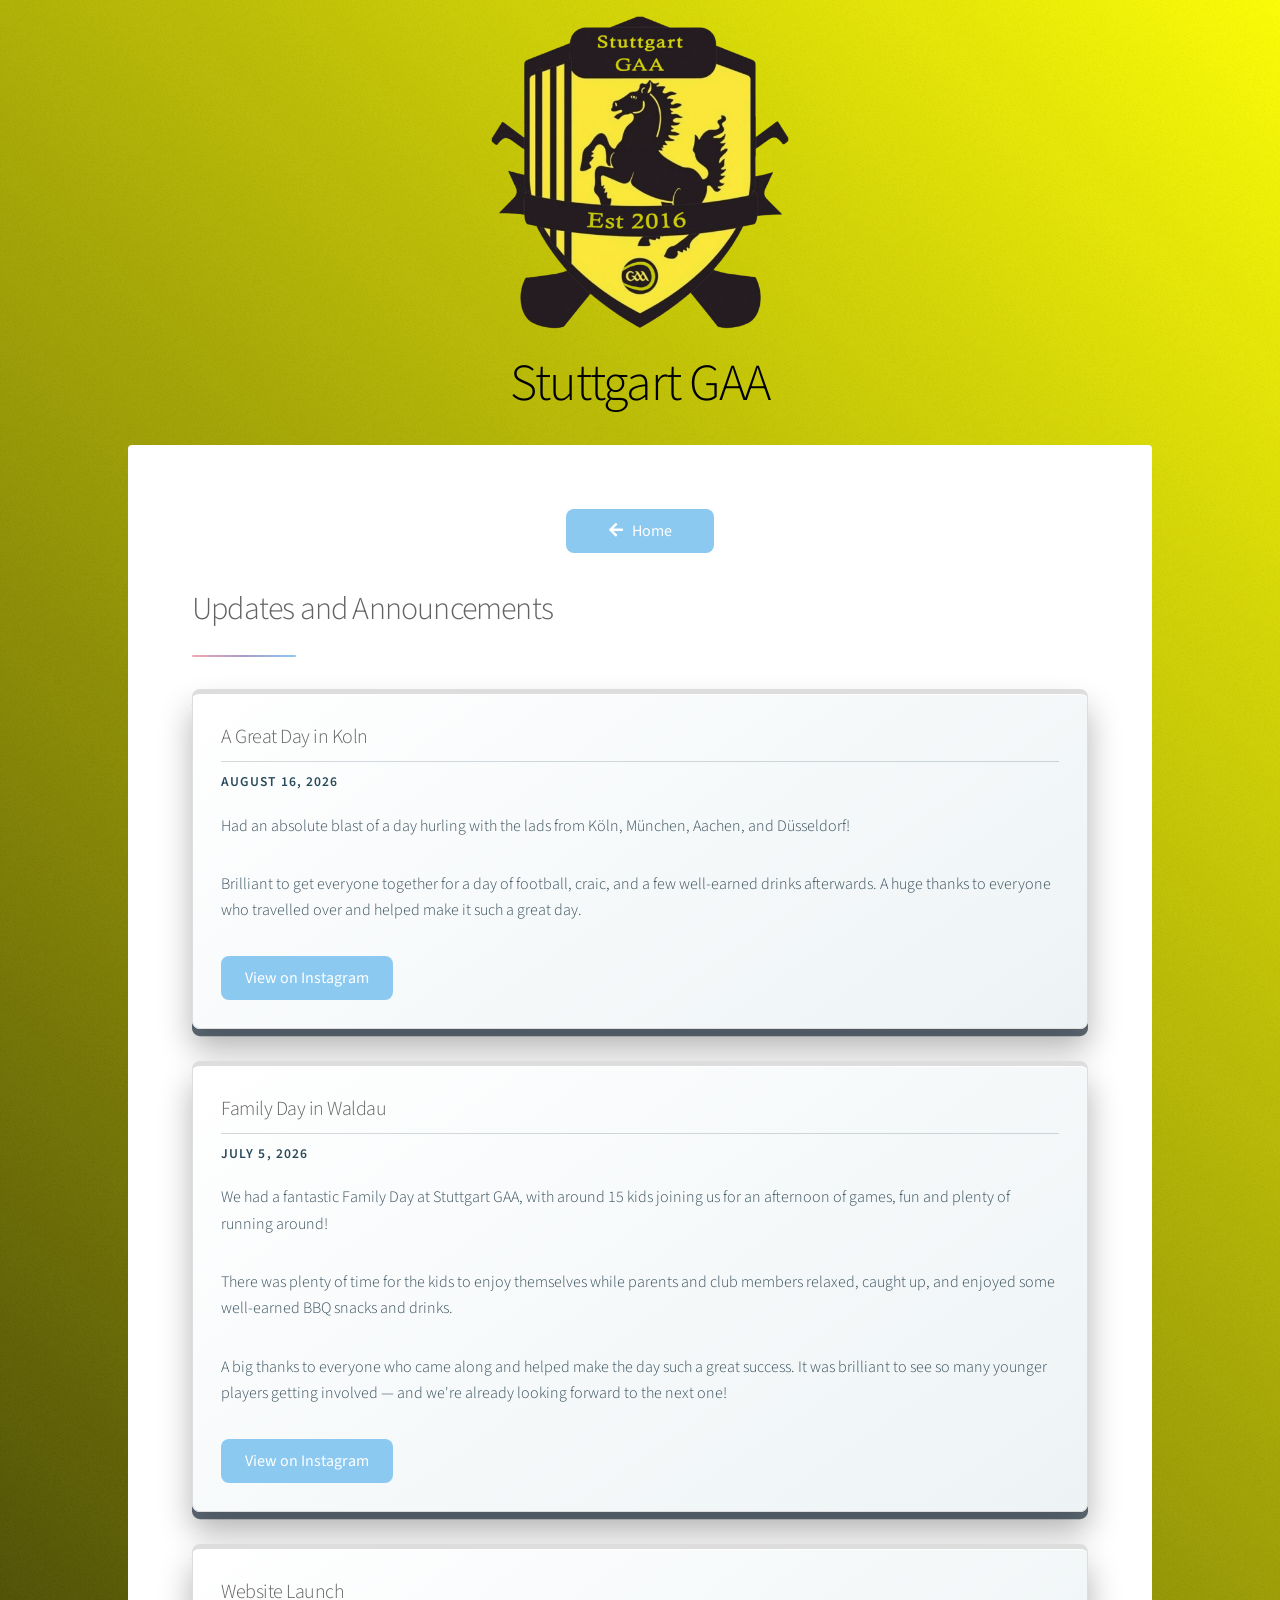
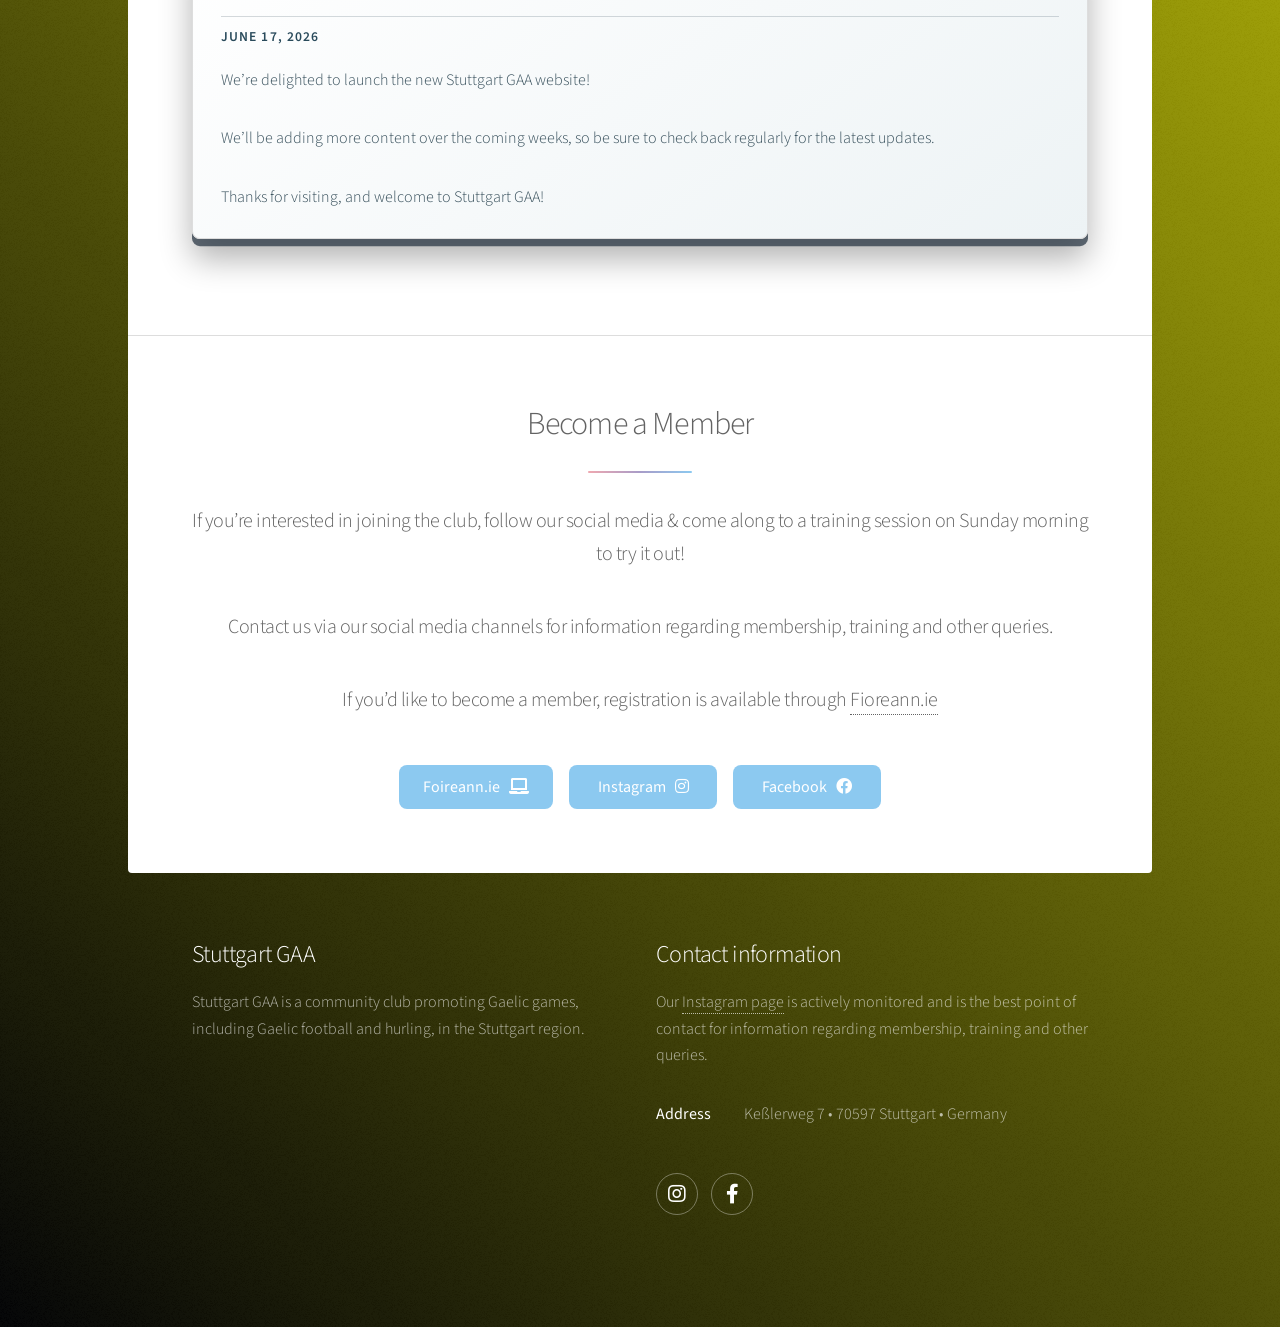
==== commit d9dbd5b4: "Website updates" ====
--- a/news.html
+++ b/news.html
@@ -1,16 +1,13 @@
 <!DOCTYPE HTML>
-<!--
-	Stellar by HTML5 UP
-	html5up.net | @ajlkn
-	Free for personal and commercial use under the CCA 3.0 license (html5up.net/license)
--->
 <html>
 	<head>
-		<title>Generic - Stellar by HTML5 UP</title>
+		<title>Stuttgart GAA</title>
 		<meta charset="utf-8" />
 		<meta name="viewport" content="width=device-width, initial-scale=1, user-scalable=no" />
 		<link rel="stylesheet" href="assets/css/main.css" />
 		<noscript><link rel="stylesheet" href="assets/css/noscript.css" /></noscript>
+    	<link rel="icon" type="image/png" href="images/favicon.png" />
+
 	</head>
 	<body class="is-preload">
 
@@ -24,43 +21,47 @@
 						<!-- <p>Subtext Subtext Subtext Subtext </p> -->
 					</header>
 
+				
+
 				<!-- Main -->
 					<div id="main">
 
-						<!-- Content -->
-							<section id="content" class="main">
+						<!-- About us -->
+						<section id="intro" class="main">
+
+							<ul class="actions special">
+								<li><a href="index.html" class="button primary"><span class="icon solid fa-arrow-left"></span>&nbsp;&nbsp;&nbsp;Home</a></li>
+							</ul>
+
+							<div class="spotlight">
+								<div class="content">
+									<header class="major">
+										<h2>Updates and Announcements</h2>
+									</header>
+									<div id="news-list" aria-live="polite">
+										<p>Loading announcements...</p>
+									</div>
+								</div>
 								
-								<!-- Banner -->
-								<span class="image main"><img src="images/pic04.jpg" alt="" /></span>
-								
-								<ul class="actions">
-										<li><a href="index.html" class="button primary">&nbsp;&nbsp;Back</a></li>									
-									</ul>
-
-								<!-- Posts -->
-								<h2>Football Training Resumes</h2>
-								<h4>01/Mar/2026</h4>
-								<p>Donec eget ex magna. Interdum et malesuada fames ac ante ipsum primis in faucibus. Pellentesque venenatis dolor imperdiet dolor mattis sagittis. Praesent rutrum sem diam, vitae egestas enim auctor sit amet. Pellentesque leo mauris, consectetur id ipsum sit amet, fergiat. Pellentesque in mi eu massa lacinia malesuada et a elit. Donec urna ex, lacinia in purus ac, pretium pulvinar mauris. Curabitur sapien risus, commodo eget turpis at, elementum convallis fames ac ante ipsum primis in faucibus.</p>
-								<hr/>
-
-								<h2>Hurling Training resumes</h2>
-								<h4>08/Mar/2026</h4>
-								<p>
-									<span class="image left"><img src="images/pic05.jpg" alt="" /></span>
-									Fringilla nisl. Donec accumsan interdum nisi, quis tincidunt felis sagittis eget. tempus euismod. Vestibulum ante ipsum primis in faucibus vestibulum. Blandit adipiscing eu felis iaculis volutpat ac adipiscing accumsan eu faucibus. Integer ac pellentesque praesent tincidunt felis sagittis eget. tempus euismod. Vestibulum ante ipsum primis in faucibus vestibulum. Blandit adipiscing eu felis iaculis volutpat ac adipiscing accumsan eu faucibus. Integer ac pellentesque praesent. Donec accumsan interdum nisi, quis tincidunt felis sagittis eget. tempus euismod. Vestibulum ante ipsum primis in faucibus vestibulum. Blandit adipiscing eu felis iaculis volutpat ac adipiscing accumsan eu faucibus. Integer ac pellentesque praesent tincidunt felis sagittis eget. tempus euismod. Vestibulum ante ipsum primis in faucibus vestibulum. Blandit adipiscing eu felis iaculis volutpat ac adipiscing accumsan eu faucibus. Integer ac pellentesque praesent. Blandit adipiscing eu felis iaculis volutpat ac adipiscing accumsan eu faucibus. Integer ac pellentesque praesent tincidunt felis sagittis eget. tempus euismod. Vestibulum ante ipsum primis in faucibus vestibulum. Blandit adipiscing eu felis iaculis volutpat ac adipiscing accumsan eu faucibus..
-								</p>
-								<hr/>
-
-								<h2>Hurling Training resumes</h2>
-								<h4>08/Mar/2026</h4>
-								<p>
-									<span class="image right"><img src="images/pic05.jpg" alt="" /></span>
-									Fringilla nisl. Donec accumsan interdum nisi, quis tincidunt felis sagittis eget. tempus euismod. Vestibulum ante ipsum primis in faucibus vestibulum. Blandit adipiscing eu felis iaculis volutpat ac adipiscing accumsan eu faucibus. Integer ac pellentesque praesent tincidunt felis sagittis eget. tempus euismod. Vestibulum ante ipsum primis in faucibus vestibulum. Blandit adipiscing eu felis iaculis volutpat ac adipiscing accumsan eu faucibus. Integer ac pellentesque praesent. Donec accumsan interdum nisi, quis tincidunt felis sagittis eget. tempus euismod. Vestibulum ante ipsum primis in faucibus vestibulum. Blandit adipiscing eu felis iaculis volutpat ac adipiscing accumsan eu faucibus. Integer ac pellentesque praesent tincidunt felis sagittis eget. tempus euismod. Vestibulum ante ipsum primis in faucibus vestibulum. Blandit adipiscing eu felis iaculis volutpat ac adipiscing accumsan eu faucibus. Integer ac pellentesque praesent. Blandit adipiscing eu felis iaculis volutpat ac adipiscing accumsan eu faucibus. Integer ac pellentesque praesent tincidunt felis sagittis eget. tempus euismod. Vestibulum ante ipsum primis in faucibus vestibulum. Blandit adipiscing eu felis iaculis volutpat ac adipiscing accumsan eu faucibus..
-								</p>
-								<hr/>
-								
-							</section>
-
+							</div>
+						</section>
+				
+						<!-- Become a member -->
+						<section id="cta" class="main special">
+							<header class="major">
+								<h2>Become a Member</h2>
+								<p>If you’re interested in joining the club, follow our social media & come along to a training session on Sunday morning to try it out!</p>
+								<p>Contact us via our social media channels for information regarding membership, training and other queries.</p>
+								<p>If you’d like to become a member, registration is available through <a href="https://www.foireann.ie/" target="_blank">Fioreann.ie</a></p>
+							</header>
+							<footer class="major">
+								<ul class="actions special">
+									<li><a href="https://www.foireann.ie/" target="_blank" class="button primary">Foireann.ie&nbsp;&nbsp;&nbsp;<span class="icon solid fa-laptop"></span><a></li>
+									<li><a href="https://www.instagram.com/stuttgartgaa/" target="_blank" class="button primary">Instagram&nbsp;&nbsp;&nbsp;<span class="icon brands fa-instagram"></span></a></li>
+									<li><a href="https://www.facebook.com/StuttgartGAA/" target="_blank" class="button primary">Facebook&nbsp;&nbsp;&nbsp;<span class="icon brands fa-facebook"></span></a></li>
+								</ul>
+							</footer>
+						</section>
 					</div>
 
 					<!-- Footer -->
@@ -74,12 +75,10 @@
 						</section>
 						<section>
 							<h2 style="color: white;">Contact information</h2>
-							<p>For more information, Our Instagram page is the best point of contact</p>
+							<p>Our <a href="https://www.instagram.com/stuttgartgaa/" target="_blank">Instagram page</a> is actively monitored and is the best point of contact for information regarding membership, training and other queries.</p>
 							<dl class="alt">
 								<dt>Address</dt>
 								<dd>Keßlerweg 7 &bull; 70597 Stuttgart &bull; Germany</dd>
-								<dt>Email</dt>
-								<dd><a href="#">example@stuttgartGAA.com</a></dd>
 							</dl>
 							<ul class="icons">
 								<li><a href="https://www.instagram.com/stuttgartgaa/" class="icon brands fa-instagram alt"><span class="label">Instagram</span></a></li>
@@ -98,6 +97,7 @@
 			<script src="assets/js/breakpoints.min.js"></script>
 			<script src="assets/js/util.js"></script>
 			<script src="assets/js/main.js"></script>
-
-	</body>
+			<script src="assets/js/news.js"></script>
+	
+</body>
 </html>
--- a/assets/css/main.css
+++ b/assets/css/main.css
@@ -121,7 +121,7 @@
 /* Type */
 
 	body {
-		background-color: #935d8c;
+		background-color: #000000;
 		color: rgba(255, 255, 255, 0.65);
 	}
 
@@ -1823,6 +1823,38 @@
 
 	.box {
 		border-color: rgba(255, 255, 255, 0.35);
+	}
+
+	.news-card {
+		background: linear-gradient(145deg, #ffffff 0%, #edf3f5 100%);
+		border: solid 1px rgba(42, 68, 82, 0.2);
+		border-top: solid 0.35em #8cc9f0;
+		box-shadow: inset 0 1px 0 #ffffff, 0 0.45em 0 rgba(34, 47, 62, 0.7), 0 1.25em 2em rgba(0, 0, 0, 0.3);
+		color: #263b47;
+		padding: 1.75em;
+		text-align: left;
+	}
+
+	.news-card h3 {
+		border-bottom: solid 1px rgba(42, 68, 82, 0.2);
+		color: #193746;
+		margin-bottom: 0.45em;
+		padding-bottom: 0.45em;
+		text-align: left;
+	}
+
+	.news-card .news-date {
+		color: #294a5b;
+		font-size: 0.85em;
+		font-weight: 600;
+		letter-spacing: 0.08em;
+		margin-bottom: 1.4em;
+		text-align: left;
+		text-transform: uppercase;
+	}
+
+	.news-card > p:not(.news-date) {
+		color: #38505c;
 	}
 
 /* Button */
